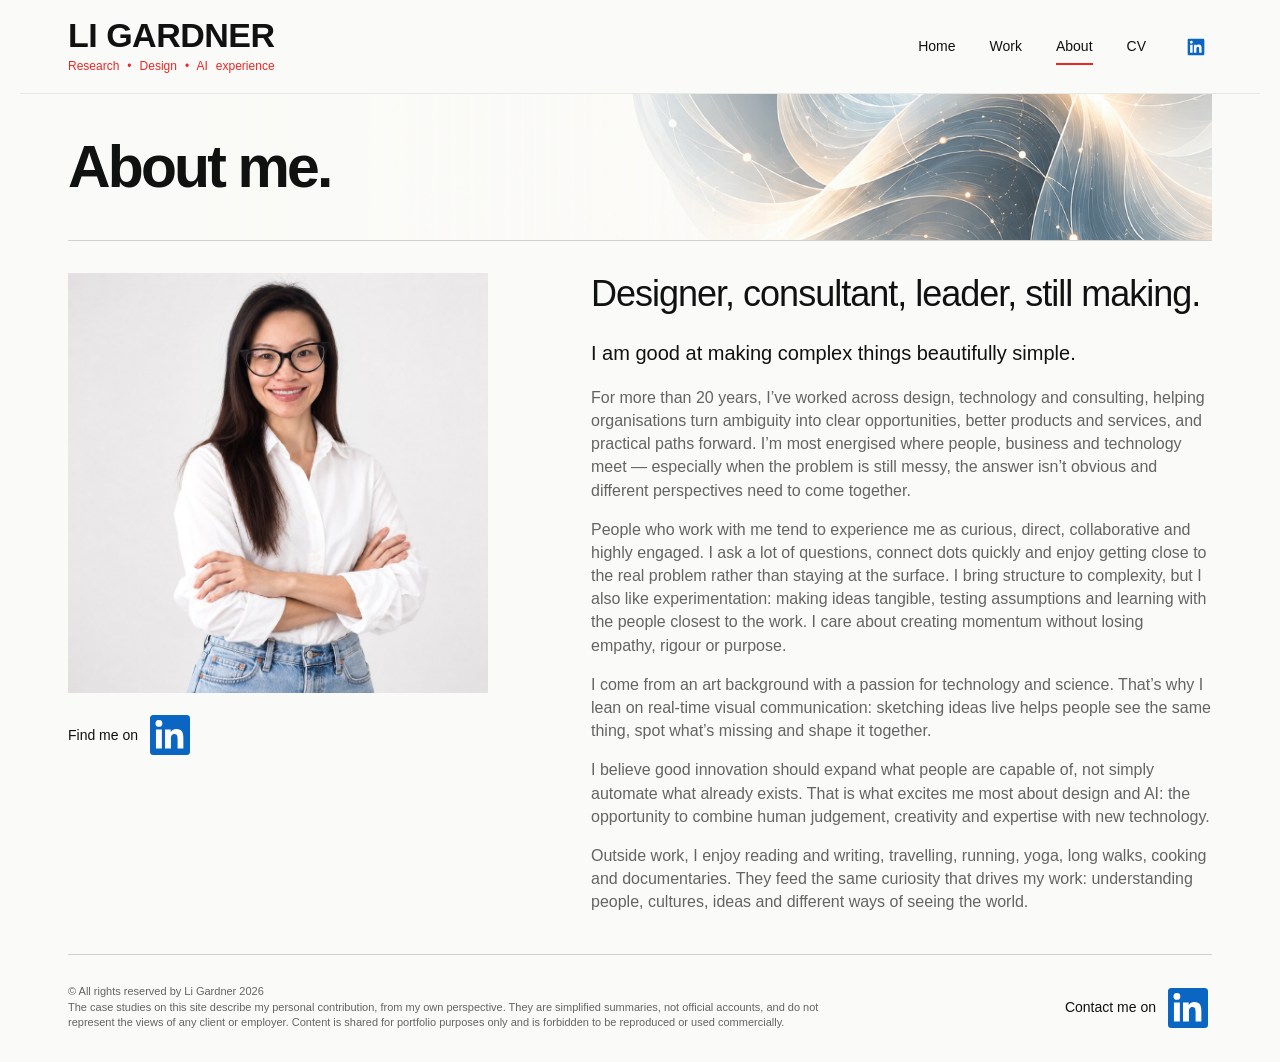
==== about.html @ e81cf16c "Add portfolio site Co-Authored-By: Claude Opus 5.5 <noreply@anthropic.com>" ====
<!doctype html><html lang="en"><head><meta charset="utf-8"><meta name="viewport" content="width=device-width,initial-scale=1"><meta name="description" content="Li Gardner connects business, people and technology, from strategy to hands-on product design and delivery."><title>About | Li Gardner</title><link rel="stylesheet" href="style.css"><style>.about-lead{font-size:20px;line-height:1.45;color:var(--ink);margin-bottom:18px}.about-photo-col .about-linkedin-cta{display:inline-flex;align-items:center;gap:8px;margin-top:18px;padding:0;font-size:14px;font-weight:400;color:var(--ink)}.about-photo-col .about-linkedin-cta:hover{color:var(--ink)}.about-portrait{width:100%;max-width:420px;height:auto;aspect-ratio:1;object-fit:cover}.about-title{font-size:36px;line-height:1.15;letter-spacing:-1px;margin-bottom:24px}@media(max-width:760px){.about-portrait{max-width:360px}.about-title{font-size:30px}}.about-linkedin-cta svg{width:48px;height:48px;color:#0a66c2}.about-linkedin-cta:hover svg{color:#004182}</style></head><body class="about-page"><a class="skip" href="#main">Skip to content</a><header><a class="brand" href="index.html"><span class="brand-name">LI GARDNER</span><span class="brand-tagline">Research • Design • AI experience</span></a><nav aria-label="Main navigation"><a href="index.html">Home</a><a href="work.html" >Work</a><a href="about.html" class="active" aria-current="page">About</a><a href="cv.html" >CV</a><span class="nav-contact"><a class="nav-icon" href="https://www.linkedin.com/in/ligardner/" target="_blank" rel="noopener" aria-label="Li Gardner on LinkedIn" title="LinkedIn"><svg viewBox="0 0 24 24" fill="currentColor" aria-hidden="true" focusable="false"><rect x="4" y="4" width="16" height="16" fill="#fff"/><path d="M20.45 2H3.55C2.69 2 2 2.68 2 3.52v16.96c0 .84.69 1.52 1.55 1.52h16.9c.86 0 1.55-.68 1.55-1.52V3.52c0-.84-.69-1.52-1.55-1.52ZM7.93 18.75H4.98V9.2h2.95v9.55ZM6.46 7.9a1.71 1.71 0 1 1 0-3.42 1.71 1.71 0 0 1 0 3.42Zm12.29 10.85H15.8V14.1c0-1.11-.02-2.54-1.55-2.54-1.55 0-1.79 1.21-1.79 2.46v4.73H9.51V9.2h2.83v1.31h.04c.39-.74 1.35-1.52 2.78-1.52 2.97 0 3.52 1.95 3.52 4.49v5.27Z"/></svg></a></span></nav></header><main id="main"><section class="page-intro abstract-page-hero compact-work-hero compact-about-hero"><img class="page-hero-art" src="assets/technology-abstract.png" alt=""><h1>About me.</h1></section><div class="about-grid about-profile-layout"><div class="about-photo-col"><img class="about-portrait" src="assets/li-gardner-portrait.jpg" alt="Portrait of Li Gardner"><a class="about-linkedin-cta" href="https://www.linkedin.com/in/ligardner/" target="_blank" rel="noopener" aria-label="Find me on LinkedIn"><span>Find me on</span><svg viewBox="0 0 24 24" fill="currentColor" aria-hidden="true" focusable="false"><rect x="4" y="4" width="16" height="16" fill="#fff"/><path d="M20.45 2H3.55C2.69 2 2 2.68 2 3.52v16.96c0 .84.69 1.52 1.55 1.52h16.9c.86 0 1.55-.68 1.55-1.52V3.52c0-.84-.69-1.52-1.55-1.52ZM7.93 18.75H4.98V9.2h2.95v9.55ZM6.46 7.9a1.71 1.71 0 1 1 0-3.42 1.71 1.71 0 0 1 0 3.42Zm12.29 10.85H15.8V14.1c0-1.11-.02-2.54-1.55-2.54-1.55 0-1.79 1.21-1.79 2.46v4.73H9.51V9.2h2.83v1.31h.04c.39-.74 1.35-1.52 2.78-1.52 2.97 0 3.52 1.95 3.52 4.49v5.27Z"/></svg></a></div><div class="about-biography"><h2 class="about-title">Designer, consultant, leader, still making.</h2><p class="about-lead">I am good at making complex things beautifully simple.</p><p class="muted">For more than 20 years, I’ve worked across design, technology and consulting, helping organisations turn ambiguity into clear opportunities, better products and services, and practical paths forward. I’m most energised where people, business and technology meet — especially when the problem is still messy, the answer isn’t obvious and different perspectives need to come together.</p><p class="muted">People who work with me tend to experience me as curious, direct, collaborative and highly engaged. I ask a lot of questions, connect dots quickly and enjoy getting close to the real problem rather than staying at the surface. I bring structure to complexity, but I also like experimentation: making ideas tangible, testing assumptions and learning with the people closest to the work. I care about creating momentum without losing empathy, rigour or purpose.</p><p class="muted">I come from an art background with a passion for technology and science. That’s why I lean on real-time visual communication: sketching ideas live helps people see the same thing, spot what’s missing and shape it together.</p><p class="muted">I believe good innovation should expand what people are capable of, not simply automate what already exists. That is what excites me most about design and AI: the opportunity to combine human judgement, creativity and expertise with new technology.</p><p class="muted">Outside work, I enjoy reading and writing, travelling, running, yoga, long walks, cooking and documentaries. They feed the same curiosity that drives my work: understanding people, cultures, ideas and different ways of seeing the world.</p></div></div></main><footer><span class="footer-rights">© All rights reserved by Li Gardner 2026</span><div class="footer-links"><a class="footer-linkedin" href="https://www.linkedin.com/in/ligardner/" target="_blank" rel="noopener" aria-label="Contact me on LinkedIn">Contact me on <svg viewBox="0 0 24 24" fill="currentColor" aria-hidden="true" focusable="false"><rect x="4" y="4" width="16" height="16" fill="#fff"/><path d="M20.45 2H3.55C2.69 2 2 2.68 2 3.52v16.96c0 .84.69 1.52 1.55 1.52h16.9c.86 0 1.55-.68 1.55-1.52V3.52c0-.84-.69-1.52-1.55-1.52ZM7.93 18.75H4.98V9.2h2.95v9.55ZM6.46 7.9a1.71 1.71 0 1 1 0-3.42 1.71 1.71 0 0 1 0 3.42Zm12.29 10.85H15.8V14.1c0-1.11-.02-2.54-1.55-2.54-1.55 0-1.79 1.21-1.79 2.46v4.73H9.51V9.2h2.83v1.31h.04c.39-.74 1.35-1.52 2.78-1.52 2.97 0 3.52 1.95 3.52 4.49v5.27Z"/></svg></a></div><p class="footer-note">The case studies on this site describe my personal contribution, from my own perspective. They are simplified summaries, not official accounts, and do not represent the views of any client or employer. Content is shared for portfolio purposes only and is forbidden to be reproduced or used commercially.</p></footer></body></html>
---- style.css ----
:root{--red:#ed2724;--ink:#101111;--muted:#646464;--line:#d1d1cd;--paper:#fafaf8}*{box-sizing:border-box}html{scroll-behavior:smooth}body{margin:0;background:var(--paper);color:var(--ink);font-family:Arial,Helvetica,sans-serif;font-size:16px;line-height:1.45}a{color:inherit;text-decoration:none}a:hover{color:var(--red)}a:focus-visible,button:focus-visible{outline:2px solid var(--red);outline-offset:6px}img{display:block;width:100%;object-fit:cover}header,main,footer{max-width:1240px;margin:auto}header{height:94px;padding:0 48px;display:flex;align-items:center;justify-content:space-between;border-bottom:1px solid #e8e8e4}.brand{font-size:18px;font-weight:700;letter-spacing:-.7px}nav{display:flex;gap:34px;font-size:14px}nav .active{border-bottom:2px solid var(--red);padding-bottom:9px}main{padding:0 48px}.eyebrow{font-size:12px;letter-spacing:2px;text-transform:uppercase;margin:0 0 24px}.red{color:var(--red)}h1,h2,h3,p{margin-top:0}h1{font-size:clamp(48px,5.8vw,78px);line-height:1.03;font-weight:500;letter-spacing:-4px;margin-bottom:30px}h2{font-size:36px;font-weight:500;line-height:1.1;letter-spacing:-1.3px}h3{font-size:24px;line-height:1.2;letter-spacing:-.7px}p{max-width:650px}p.sub{font-size:22px;line-height:1.3}.muted{color:var(--muted)}.link{display:inline-block;color:var(--red);border-bottom:1px solid #e8a5a3;padding-bottom:5px}.hero{position:relative;min-height:630px;display:flex;align-items:center;border-bottom:1px solid var(--line);isolation:isolate}.hero .hero-image{position:absolute;right:-48px;top:0;width:66%;height:100%;z-index:-1}.hero .copy{width:58%;padding:70px 0}.hero h1{font-size:clamp(46px,4.6vw,63px);font-weight:600;line-height:1.06;letter-spacing:-2.8px}.hero p{font-size:18px}.dash{height:2px;width:32px;background:var(--red);margin-top:24px}.facts{display:grid;grid-template-columns:repeat(3,1fr);gap:30px;padding:32px 0;border-bottom:1px solid var(--line)}.facts strong{display:block;font-size:18px;margin-bottom:8px}.facts span{font-size:14px;color:var(--muted)}.section{padding:58px 0;border-bottom:1px solid var(--line)}.feature{display:grid;grid-template-columns:1.3fr 1fr;gap:48px;align-items:center}.feature img{height:450px}.feature h2{font-size:46px}.feature .sub{font-size:23px}.statement{display:grid;grid-template-columns:1fr 1fr;gap:64px}.statement p{color:var(--muted);font-size:18px}.page-intro{padding:62px 0 36px}.page-intro h1{max-width:760px}.work-grid{display:grid;grid-template-columns:1.3fr 1fr;gap:56px;align-items:start}.work-grid img{height:640px}.work-copy{padding:20px 0}.work-copy h2{font-size:44px}.metrics{display:flex;gap:30px;border-top:1px solid var(--line);border-bottom:1px solid var(--line);padding:26px 0;margin:32px 0}.metrics strong{font-size:38px;line-height:1.1;display:block;letter-spacing:-1px}.metrics small{font-size:14px;display:block;margin-top:8px;color:var(--muted)}.roles{font-size:14px;padding-bottom:20px}.work-end{font-size:30px;max-width:640px;line-height:1.25;padding:64px 0}.about-grid{display:grid;grid-template-columns:1fr 1fr;gap:64px}.portrait{height:430px;background:#dededc;display:flex;align-items:center;justify-content:center;color:#777;margin-bottom:30px}.approach{margin-top:48px}.step{display:grid;grid-template-columns:70px 1fr;gap:20px;border-top:1px solid var(--line);padding:24px 0}.step-number{color:#b9b9b6;font-size:48px;line-height:1}.step strong{display:block;margin-bottom:5px}.step p{font-size:16px;color:var(--muted);margin:0}.outline{display:inline-block;color:var(--red);border:1px solid var(--red);padding:13px 30px;margin:10px 0 30px}.experience{display:grid;grid-template-columns:1.3fr 1fr;gap:70px;padding:40px 0 60px;border-top:1px solid var(--line)}.timeline{border-left:1px solid var(--line);margin-left:12px;padding-left:30px}.job{position:relative;padding:0 0 32px}.job:before{content:'';position:absolute;left:-35px;top:9px;width:9px;height:9px;border-radius:50%;background:var(--ink)}.job h3{margin-bottom:6px}.job p{font-size:15px;color:var(--muted);margin-bottom:5px}.caps{list-style:none;padding:0;display:grid;grid-template-columns:1fr 1fr;gap:18px}.dark{background:#0e1010;color:#f5f5f2;--line:#454646;--muted:#b0b1af}.dark header{border-color:#303232}.case-hero{position:relative;min-height:730px;isolation:isolate;padding-top:45px}.case-hero h1{font-size:clamp(48px,5.5vw,72px);max-width:660px;letter-spacing:-3px}.case-hero img{position:absolute;z-index:-2;inset:0;width:100%;height:100%;object-position:center 63%}.case-hero:after{content:'';position:absolute;inset:0;z-index:-1;background:linear-gradient(180deg,rgba(14,16,16,.93),rgba(14,16,16,0) 65%)}.case-hero .eyebrow{color:#e8aca2}.summary{display:grid;grid-template-columns:repeat(3,1fr);gap:32px;padding:36px 0;border-bottom:1px solid var(--line)}.summary h3{font-size:18px}.summary p{font-size:16px;color:var(--muted);margin:0}.impact{padding:34px 0;border-bottom:1px solid var(--line)}.impact .rating{font-size:82px;line-height:1.1;letter-spacing:-3px;color:var(--red)}.impact .label{font-size:14px;margin-bottom:10px}.chapters{display:flex;gap:24px;padding:24px 0;border-bottom:1px solid var(--line);font-size:14px;flex-wrap:wrap}.chapter{padding:45px 0;border-bottom:1px solid var(--line);display:grid;grid-template-columns:1fr 1fr;gap:45px;align-items:start}.chapter h2{font-size:30px}.chapter h2 span{color:var(--red)}.chapter p{color:var(--muted)}.chapter img{height:320px}.chapter .evidence{border-left:2px solid var(--red);padding-left:24px}.evidence strong{font-size:50px;font-weight:500}.evidence p{margin:5px 0 20px}.visual-note{font-size:12px;color:var(--muted);text-align:right;padding-top:8px}.outcomes{display:grid;grid-template-columns:repeat(3,1fr);gap:20px;margin-top:20px}.outcomes strong{display:block;font-size:36px}.outcomes span{font-size:14px;color:var(--muted)}footer{padding:30px 48px;display:flex;justify-content:space-between;gap:25px;font-size:14px}.footer-links{display:flex;gap:26px}.skip{position:absolute;top:-60px;left:10px;background:white;color:black;padding:10px;z-index:10}.skip:focus{top:10px}@media(min-width:1400px){body{padding:16px 0}header,main,footer{max-width:1320px}}@media(max-width:760px){header{height:76px;padding:0 24px}nav{gap:23px}main{padding:0 24px}h1{font-size:54px;letter-spacing:-2.7px}.hero{min-height:640px;align-items:flex-start}.hero .copy{width:100%;padding:50px 0}.hero h1{max-width:360px;font-size:45px;letter-spacing:-2px}.hero .hero-image{width:100%;right:-24px;top:220px;height:420px;opacity:.9}.hero p{max-width:190px;font-size:16px}.facts{gap:18px;padding:24px 0}.facts strong{font-size:15px}.facts span{font-size:12px}.feature,.statement,.work-grid,.about-grid,.experience,.chapter{grid-template-columns:1fr;gap:28px}.section{padding:38px 0}.feature img{height:350px}.feature h2,.work-copy h2{font-size:36px}.page-intro{padding-top:42px}.work-grid img{height:470px}.work-copy{padding:0}.metrics{gap:24px}.metrics strong{font-size:30px}.work-end{font-size:26px;padding:42px 0}.about-grid{gap:0}.portrait{height:320px}.approach{margin-top:10px}.experience{gap:24px}.summary{gap:18px}.summary h3{font-size:15px}.summary p{font-size:14px}.case-hero{min-height:610px}.case-hero h1{font-size:45px;letter-spacing:-2px}.case-hero img{object-position:50% 60%}.impact .rating{font-size:62px}.chapter{padding:34px 0}.outcomes{grid-template-columns:1fr}.outcomes div{border-bottom:1px solid var(--line);padding:12px 0}footer{padding:26px 24px;font-size:12px}.footer-links{gap:12px}.caps{font-size:14px}}@media(prefers-reduced-motion:reduce){html{scroll-behavior:auto}}

/* Policing case study */
.case-deck{max-width:520px;color:#d8d8d4}.policing-hero:after{background:linear-gradient(90deg,rgba(14,16,16,.95),rgba(14,16,16,.3) 80%)}.policing-hero img{object-position:center}.partner-grid{display:grid;grid-template-columns:repeat(4,1fr);gap:26px;margin-top:35px}.partner-grid article{border-top:1px solid var(--line);padding-top:25px}.partner-grid p{color:var(--muted)}.partner-grid .eyebrow{font-size:12px;margin-bottom:14px}.partner-grid h3{font-size:22px}.case-table{width:100%;border-collapse:collapse;text-align:left;margin-top:30px}.case-table caption{text-align:left;font-size:14px;color:var(--muted);padding-bottom:15px}.case-table th,.case-table td{border-top:1px solid var(--line);padding:20px 18px;vertical-align:top}.case-table th:first-child{padding-left:0;width:20%}.case-table td{color:var(--muted);width:40%}.case-table thead{font-size:14px}.evaluation-list{padding-left:20px;color:var(--muted)}.evaluation-list li{padding-bottom:12px}.evaluation-list b{color:#f5f5f2}.case-closing{font-size:24px;line-height:1.35;margin-top:40px;max-width:850px}.case-bottom{display:flex;justify-content:space-between;gap:20px;padding:30px 0}.work-entry{padding-bottom:48px;margin-bottom:48px;border-bottom:1px solid var(--line)}.policing-card .metrics strong{font-size:30px}.home-policing{margin-top:44px;padding-top:44px;border-top:1px solid var(--line)}@media(max-width:760px){.partner-grid{grid-template-columns:1fr 1fr;gap:24px}.case-table th,.case-table td{padding:14px 10px;font-size:14px}.case-table th:first-child{width:21%}.case-deck{font-size:18px;max-width:300px}.policing-hero{min-height:590px}.policing-hero img{object-position:65% center}.policing-hero:after{background:linear-gradient(90deg,rgba(14,16,16,.9),rgba(14,16,16,.3))}.case-closing{font-size:21px}.case-bottom{font-size:14px}.partner-grid h3{font-size:20px}.work-entry{padding-bottom:32px;margin-bottom:32px}}

/* Light technology art direction, retaining the editorial type and layout. */
.hero .hero-image{width:76%;object-position:65% center}.hero .copy{position:relative;z-index:1}.explore-section h2{font-size:42px;margin-bottom:38px}.section-links{border-top:1px solid var(--line)}.section-link{display:grid;grid-template-columns:64px 1fr 140px;align-items:center;gap:25px;padding:30px 0;border-bottom:1px solid var(--line)}.section-link:last-child{border-bottom:0}.section-index{font-size:26px;color:#a6a6a1;font-weight:400}.section-link h3{font-size:34px;font-weight:500;margin:0 0 8px;letter-spacing:-1px}.section-link p{color:var(--muted);margin:0;max-width:590px}.section-action{font-size:14px;color:var(--red);justify-self:end}.section-link:hover h3{color:var(--red)}.case-hero img{object-position:65% center}.case-hero:after{background:linear-gradient(90deg,rgba(14,16,16,.98) 0%,rgba(14,16,16,.93) 30%,rgba(14,16,16,.45) 51%,rgba(14,16,16,0) 75%)}.policing-hero:after{background:linear-gradient(90deg,rgba(14,16,16,.98),rgba(14,16,16,.86) 36%,rgba(14,16,16,0) 75%)}.case-hero h1{max-width:620px}.work-grid img{object-position:60% center}@media(max-width:760px){.hero .hero-image{width:110%;top:200px;height:440px;right:-24px;object-position:75% center;opacity:1}.hero .copy{padding-bottom:30px}.explore-section h2{font-size:32px}.section-link{grid-template-columns:32px 1fr;gap:15px;padding:24px 0}.section-link h3{font-size:30px}.section-action{grid-column:2;justify-self:start}.section-index{font-size:20px;align-self:start;padding-top:5px}.section-link p{font-size:16px}.case-hero img{object-position:65% center}.case-hero:after,.policing-hero:after{background:linear-gradient(180deg,rgba(14,16,16,.94) 0%,rgba(14,16,16,.85) 25%,rgba(14,16,16,.28) 55%,rgba(14,16,16,0) 75%)}.case-hero h1{max-width:100%}.work-grid img{height:440px;object-position:60% center}}

/* Abstract page heroes and original photography. */
.abstract-page-hero{position:relative;isolation:isolate;min-height:460px;display:flex;flex-direction:column;justify-content:center;overflow:hidden;margin-bottom:45px;border-bottom:1px solid var(--line)}.page-hero-art{position:absolute;right:-48px;top:0;width:72%;height:100%;object-position:70% center;z-index:-1}.abstract-page-hero h1{max-width:650px}.hero-explainer{max-width:470px;color:var(--muted);margin-bottom:0}.abstract-page-hero .outline{align-self:flex-start}.original-portrait{object-fit:contain;height:auto;aspect-ratio:1;background:transparent;max-width:540px}.original-policing-image{width:100%;aspect-ratio:247/184;background-image:url('assets/original-portfolio-board.png');background-size:621.8623% 556.5217%;background-position:81.4585% 54.6428%;background-repeat:no-repeat}.policing-hero{min-height:610px;padding-right:52%;display:flex;flex-direction:column;justify-content:center;padding-top:40px}.policing-hero .original-policing-image{position:absolute;right:0;top:90px;width:48%;z-index:-1}.policing-hero:after{display:none}.policing-hero h1{font-size:60px;letter-spacing:-2.5px}.policing-hero .case-deck{font-size:20px}.case-category,.artifact-label{font-size:12px;letter-spacing:1.4px;text-transform:uppercase;color:var(--red);margin-bottom:16px}.case-at-a-glance{margin:28px 0;border-top:1px solid var(--line)}.case-at-a-glance>div{display:grid;grid-template-columns:125px 1fr;gap:16px;padding:15px 0;border-bottom:1px solid var(--line)}.case-at-a-glance dt{font-size:14px;font-weight:700}.case-at-a-glance dd{font-size:15px;color:var(--muted);margin:0}.case-study-section>.eyebrow{margin-bottom:35px}.work-grid .original-policing-image{min-height:0;height:auto}.decision-artifact h2{max-width:650px}@media(max-width:760px){.abstract-page-hero{min-height:430px;margin-bottom:32px}.page-hero-art{width:100%;right:-70px;opacity:.6;object-position:75% center}.abstract-page-hero h1{position:relative;max-width:340px}.abstract-page-hero .hero-explainer{max-width:290px}.policing-hero{min-height:0;padding:35px 0 0;display:block}.policing-hero h1{font-size:45px}.policing-hero .original-policing-image{position:relative;top:auto;right:auto;width:100%;z-index:0;margin:25px 0 0}.policing-hero .case-deck{max-width:100%;font-size:18px}.case-at-a-glance>div{grid-template-columns:100px 1fr;gap:12px}.original-portrait{max-width:100%}}

.hero .hero-capabilities{font-size:22px;line-height:1.35;font-weight:500;margin-top:32px;max-width:390px}.about-photo-hero{min-height:510px}@media(max-width:760px){.hero .hero-capabilities{font-size:19px;max-width:220px}.about-photo-hero{min-height:430px}}

/* Browser annotation refinements. */
.brand{font-size:28px;letter-spacing:-1px}.hero .copy{width:72%}.hero h1{max-width:640px}.hero .hero-capabilities{max-width:none;font-size:20px;letter-spacing:-.35px;white-space:nowrap}.hero-contact{display:inline-block;margin-top:12px;padding:13px 26px;background:var(--ink);color:white;border:1px solid var(--ink);font-size:16px}.hero-contact:hover{background:var(--red);border-color:var(--red);color:white}.section-action{display:inline-flex;align-items:center;justify-content:center;min-height:44px;padding:11px 18px;border:1px solid var(--red);color:var(--red);white-space:nowrap;transition:background .15s,color .15s}.section-link:hover .section-action,.section-link:focus-visible .section-action{background:var(--red);color:#fff}.section-link{grid-template-columns:64px 1fr 150px}.explore-section{padding-top:40px}@media(max-width:760px){header{height:auto;min-height:112px;flex-direction:column;align-items:flex-start;justify-content:center;gap:17px;padding-top:18px;padding-bottom:18px}.brand{font-size:25px}nav{gap:25px}.hero .copy{width:100%}.hero .hero-capabilities{font-size:18px;max-width:330px;white-space:normal;letter-spacing:0}.hero-contact{margin-top:6px}.section-link{grid-template-columns:32px 1fr}.section-action{min-width:125px}.hero{min-height:650px}}@media(prefers-reduced-motion:reduce){.section-action{transition:none}}

/* Compact hero and signature lockup. */
.brand{display:inline-grid;grid-template-columns:1fr;gap:4px;line-height:1.1}.brand-name{display:block}.brand-tagline{display:flex;justify-content:space-between;gap:4px;width:100%;font-size:12px;font-weight:400;letter-spacing:0;color:var(--red);line-height:1.4}.hero{min-height:500px}.hero .copy{padding:36px 0}.hero h1{margin-bottom:22px}.hero .hero-capabilities{margin-top:22px;margin-bottom:18px}@media(max-width:760px){.brand-tagline{font-size:12px;letter-spacing:0}.hero{min-height:510px}.hero .copy{padding:34px 0}.hero .hero-image{top:140px;height:370px}.hero h1{margin-bottom:20px}.hero .hero-capabilities{margin-top:20px}}

/* Three-column portfolio links directly beneath the hero. */
.portfolio-columns{display:grid;grid-template-columns:repeat(3,minmax(0,1fr));gap:0;padding:36px 0 40px}.portfolio-column{display:flex;flex-direction:column;padding:0 32px;border-right:1px solid var(--line)}.portfolio-column:first-child{padding-left:0}.portfolio-column:last-child{padding-right:0;border-right:0}.portfolio-column h2{font-size:26px;letter-spacing:-.7px;margin-bottom:14px}.portfolio-column p{color:var(--muted);font-size:16px;line-height:1.5;margin-bottom:22px}.portfolio-column a{color:var(--red);font-size:14px;align-self:flex-start;margin-top:auto;border-bottom:1px solid #e8a5a3;padding-bottom:4px}.portfolio-column a:hover{color:var(--ink);border-color:var(--ink)}@media(max-width:760px){.portfolio-columns{grid-template-columns:1fr;padding:8px 0}.portfolio-column,.portfolio-column:first-child,.portfolio-column:last-child{padding:26px 0;border-right:0;border-bottom:1px solid var(--line)}.portfolio-column:last-child{border-bottom:0}.portfolio-column h2{font-size:25px;margin-bottom:10px}.portfolio-column p{margin-bottom:15px}.portfolio-column a{margin-top:0}}

.ai-headline span{display:block;white-space:nowrap}@media(max-width:760px){.hero .ai-headline{font-size:clamp(28px,7.8vw,45px);letter-spacing:-1.2px}}

/* Shorter hero with artwork flowing underneath the copy. */
.hero{min-height:380px;overflow:hidden}.hero .copy{padding:28px 0}.hero .hero-image{top:0;right:-48px;width:calc(100% + 96px);height:100%;object-fit:cover;object-position:75% 46%;z-index:-2;opacity:1;mix-blend-mode:multiply;-webkit-mask-image:linear-gradient(90deg,transparent 0%,rgba(0,0,0,.3) 20%,rgba(0,0,0,.8) 46%,#000 72%);mask-image:linear-gradient(90deg,transparent 0%,rgba(0,0,0,.3) 20%,rgba(0,0,0,.8) 46%,#000 72%)}.hero:after{content:'';position:absolute;inset:0;z-index:-1;pointer-events:none;background:linear-gradient(90deg,rgba(250,250,248,.94) 0%,rgba(250,250,248,.72) 25%,rgba(250,250,248,.35) 52%,rgba(250,250,248,0) 76%)}@media(max-width:760px){.hero{min-height:330px}.hero .copy{padding:28px 0}.hero .hero-image{top:0;right:-24px;width:calc(100% + 48px);height:100%;object-position:68% 48%;-webkit-mask-image:linear-gradient(90deg,rgba(0,0,0,.3),#000 85%);mask-image:linear-gradient(90deg,rgba(0,0,0,.3),#000 85%)}.hero:after{background:linear-gradient(90deg,rgba(250,250,248,.88),rgba(250,250,248,.65) 45%,rgba(250,250,248,.15) 100%)}}

/* Compact Work-page introduction. */
.compact-work-hero{min-height:0;padding:42px 0;margin-bottom:28px}.compact-work-hero .eyebrow{margin-bottom:16px}.compact-work-hero h1{font-size:clamp(46px,4.6vw,63px);font-weight:600;line-height:1.06;letter-spacing:-2.8px;white-space:nowrap;max-width:none;margin-bottom:0}.compact-work-hero .page-hero-art{width:100%;right:-48px;object-position:75% 46%;mix-blend-mode:multiply;opacity:.75;mask-image:linear-gradient(90deg,transparent,rgba(0,0,0,.35) 35%,#000 80%)}.work-end{font-size:18px;line-height:1.5;color:var(--muted);max-width:760px;padding:28px 0;margin-bottom:0}@media(max-width:760px){.compact-work-hero{padding:28px 0;margin-bottom:22px}.compact-work-hero h1{font-size:clamp(28px,7.8vw,45px);letter-spacing:-1.2px}.compact-work-hero .page-hero-art{right:-24px;width:100%;opacity:.55}.work-end{font-size:16px;padding:24px 0}}

/* Match the policing card to the Royal Mail portrait frame. */
.case-study-section .work-grid .original-policing-image{height:640px;width:100%;aspect-ratio:auto;background-size:auto 556.5217%;background-position:80% 54.6428%}.case-study-section .work-grid>a>img{height:640px}@media(max-width:760px){.case-study-section .work-grid .original-policing-image,.case-study-section .work-grid>a>img{height:440px}.case-study-section .work-grid .original-policing-image{background-position:79% 54.6428%}}

/* Plain uppercase tagline with natural word spacing. */
.brand{display:flex;flex-direction:column;align-items:flex-start;gap:4px}.brand-tagline{display:block;width:auto;white-space:nowrap;word-spacing:normal;letter-spacing:0;font-size:12px;font-weight:400;line-height:1.4;gap:0}@media(max-width:760px){.brand-tagline{font-size:12px;letter-spacing:0}}

/* Compact About hero and unchanged original portrait. */
.about-profile{display:block;width:50%;height:auto;object-fit:contain;margin:0 0 24px}.about-identity{font-size:24px;line-height:1.3;letter-spacing:-.6px;margin-bottom:22px}.compact-about-hero{margin-bottom:32px}@media(max-width:760px){.about-profile{width:50%;margin-bottom:20px}.about-identity{font-size:21px}}

.compact-cv-hero h1{white-space:normal}.compact-cv-hero .outline{margin:22px 0 0}.availability-location{font-size:14px;font-weight:400}.thought-leadership p{margin-bottom:20px}

.cv-page header{border-bottom:0}

.cv-page .experience{border-top:0}.cv-page .compact-cv-hero{border-bottom:0}

.brand{display:inline-grid;grid-template-columns:1fr;width:max-content;align-items:stretch}.brand-name{font-size:34px;letter-spacing:-.5px;line-height:1.05;width:100%;text-align:justify;text-align-last:justify;white-space:nowrap}.brand-tagline{width:100%;text-align:justify;text-align-last:justify;white-space:nowrap}

header nav{align-items:center}.nav-contact{display:inline-flex;align-items:center;gap:12px}.nav-icon{display:inline-flex;align-items:center;justify-content:center;width:32px;height:32px}.nav-icon svg{display:block;width:20px;height:20px}@media(max-width:760px){header nav{gap:16px;flex-wrap:wrap}.nav-contact{gap:8px}.nav-icon{width:28px;height:32px}}

header nav>a,header nav>a.active{position:relative;padding:0;border:0;color:inherit;font-weight:400;line-height:1.45}header nav>a:hover,header nav>a:focus-visible{color:inherit}header nav>a::after{content:"";position:absolute;left:0;right:0;bottom:-8px;height:2px;background:var(--red);opacity:0}header nav>a.active::after{opacity:1}

.star-intro{display:grid;grid-template-columns:1fr 1fr;gap:45px;margin-bottom:30px}.star-intro h2{font-size:30px}.star-intro p,.star-actions p{color:var(--muted)}.consulting-panel{margin:32px 0 0;padding:28px;border:1px solid var(--line);background:#151919}.consulting-panel figcaption{margin-bottom:20px}.consulting-panel .artifact-label{display:block}.consulting-panel h3{font-size:24px;margin-bottom:10px}.consulting-panel figcaption p{font-size:14px;margin-bottom:0}.readiness-status{display:inline-block;padding:5px 12px;border:1px solid #71938d;color:#c7ddd8;font-size:14px}.star-actions{display:grid;grid-template-columns:repeat(3,1fr);gap:28px;margin:30px 0}.star-actions article{border-top:2px solid var(--red);padding-top:22px}.star-actions h3{font-size:22px}.star-actions p{font-size:16px}.star-actions .action-effect{color:#eceeea;border-top:1px solid var(--line);padding-top:15px}.measurement-note{font-size:14px;color:var(--muted);margin:16px 0 0}.decision-gates{display:grid;grid-template-columns:repeat(4,1fr);gap:1px;background:var(--line);border:1px solid var(--line);margin-top:30px}.decision-gates>div{background:#151919;padding:22px}.decision-gates span{color:var(--red);font-size:14px;display:block;margin-bottom:12px}.decision-gates strong{display:block;font-size:20px;margin-bottom:8px}.decision-gates small{display:block;color:var(--muted);font-size:14px}.star-results{margin-top:35px}.star-results strong{font-size:clamp(28px,3.1vw,40px)}@media(max-width:760px){.star-intro,.star-actions{grid-template-columns:1fr;gap:22px}.consulting-panel{padding:20px 16px}.decision-gates{grid-template-columns:1fr 1fr}.decision-gates>div{padding:18px}.star-results{grid-template-columns:1fr}.star-section{padding:34px 0}}

.policing-star .policing-hero{display:grid;grid-template-columns:1fr 1fr;gap:40px;align-items:start;min-height:0;padding:32px 0}.policing-hero-copy{align-self:start}.policing-star .policing-hero h1{font-size:clamp(40px,4.8vw,60px);margin-bottom:20px}.policing-star .policing-hero .eyebrow{margin-bottom:20px}.policing-star .policing-hero .case-deck{margin-bottom:0}.policing-star .policing-hero .original-policing-image{position:relative;top:auto;right:auto;width:100%;height:auto;min-height:0;aspect-ratio:247/184;align-self:start;z-index:0}.policing-star .star-intro{margin-bottom:0}.policing-star .star-actions{margin-bottom:0}@media(max-width:760px){.policing-star .policing-hero{grid-template-columns:1fr;gap:24px;padding:28px 0}.policing-star .policing-hero .original-policing-image{margin:0}.policing-star .policing-hero h1{font-size:42px}}

.policing-star header{border-bottom:1px solid var(--line)}

.executive-summary h2{font-size:24px;letter-spacing:-.5px;margin-bottom:18px}.executive-summary p{font-size:20px;line-height:1.55;max-width:950px;margin-bottom:0;color:#d8d8d4}@media(max-width:760px){.executive-summary p{font-size:18px}}

.about-profile-layout{grid-template-columns:.85fr 1.15fr;align-items:start;padding-bottom:24px}.portrait-placeholder{width:100%;max-width:420px;aspect-ratio:3/4;background:#e8e8e4;border:1px solid var(--line);display:flex;align-items:center;justify-content:center;color:var(--muted)}.portrait-placeholder span{font-size:14px;letter-spacing:.4px}.about-biography{padding-top:0}.about-biography h2{margin-bottom:24px}.about-biography p{max-width:620px}.about-page main>.approach{padding:34px 0 20px;border-top:1px solid var(--line);margin-top:24px}.about-page main>.approach .step{max-width:760px}@media(max-width:760px){.about-profile-layout{grid-template-columns:1fr;gap:30px}.portrait-placeholder{max-width:360px}.about-page main>.approach{margin-top:20px}}

.about-linkedin-cta{display:inline-flex;align-items:center;gap:14px;margin-top:14px;padding:14px 0;color:var(--red);font-size:20px;font-weight:600}.about-linkedin-cta svg{display:block;width:26px;height:26px;flex-shrink:0}.linkedin-cta-label{display:block;font-size:14px;font-weight:400;color:var(--muted);margin-top:3px}.about-linkedin-cta:hover .linkedin-cta-label{color:var(--red)}


.footer-links{align-items:center}.footer-links a{white-space:nowrap}.footer-linkedin{display:inline-flex;align-items:center;gap:8px}.footer-linkedin svg{display:block;width:18px;height:18px}
footer{flex-wrap:wrap;row-gap:4px}.footer-note{flex:0 0 100%;max-width:none;padding-right:max(0px,calc(100% - 760px));margin:0;font-size:11px;line-height:1.45;color:var(--muted)}
.footer-rights{font-size:11px;line-height:1.45;color:var(--muted)}
.footer-linkedin svg{width:48px;height:48px}
footer{display:grid;grid-template-columns:1fr auto;column-gap:32px;row-gap:4px;align-items:start}footer .footer-rights{grid-column:1;grid-row:1}footer .footer-note{grid-column:1;grid-row:2;padding-right:0;max-width:760px}footer .footer-links{grid-column:2;grid-row:1/3;align-self:center}@media(max-width:760px){footer{grid-template-columns:1fr}footer .footer-links{grid-column:1;grid-row:3;align-self:start;margin-top:10px}}
.nav-icon,.footer-linkedin svg{color:#0a66c2}.nav-icon:hover,.footer-linkedin:hover svg{color:#004182}footer{row-gap:0}footer .footer-rights{margin:0}footer .footer-rights,footer .footer-note{line-height:1.4}
footer{position:relative}footer::before{content:'';position:absolute;top:0;left:48px;right:48px;border-top:1px solid var(--line)}@media(max-width:760px){footer::before{left:24px;right:24px}}
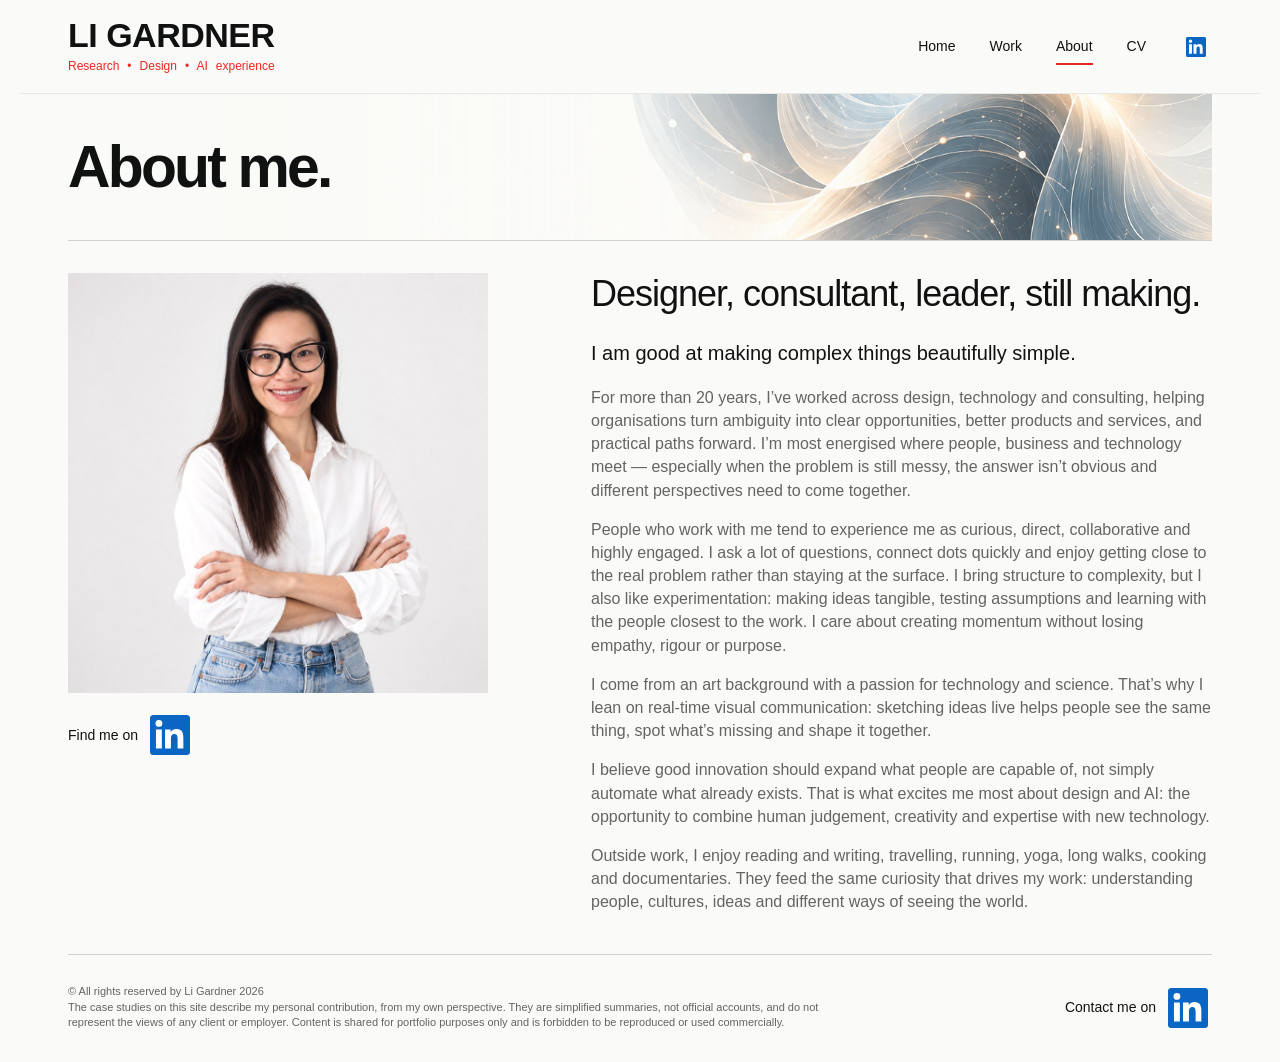
==== commit 04ed7931: "Update site" ====
--- a/about.html
+++ b/about.html
@@ -1 +1 @@
-<!doctype html><html lang="en"><head><meta charset="utf-8"><meta name="viewport" content="width=device-width,initial-scale=1"><meta name="description" content="Li Gardner connects business, people and technology, from strategy to hands-on product design and delivery."><title>About | Li Gardner</title><link rel="stylesheet" href="style.css"><style>.about-lead{font-size:20px;line-height:1.45;color:var(--ink);margin-bottom:18px}.about-photo-col .about-linkedin-cta{display:inline-flex;align-items:center;gap:8px;margin-top:18px;padding:0;font-size:14px;font-weight:400;color:var(--ink)}.about-photo-col .about-linkedin-cta:hover{color:var(--ink)}.about-portrait{width:100%;max-width:420px;height:auto;aspect-ratio:1;object-fit:cover}.about-title{font-size:36px;line-height:1.15;letter-spacing:-1px;margin-bottom:24px}@media(max-width:760px){.about-portrait{max-width:360px}.about-title{font-size:30px}}.about-linkedin-cta svg{width:48px;height:48px;color:#0a66c2}.about-linkedin-cta:hover svg{color:#004182}</style></head><body class="about-page"><a class="skip" href="#main">Skip to content</a><header><a class="brand" href="index.html"><span class="brand-name">LI GARDNER</span><span class="brand-tagline">Research • Design • AI experience</span></a><nav aria-label="Main navigation"><a href="index.html">Home</a><a href="work.html" >Work</a><a href="about.html" class="active" aria-current="page">About</a><a href="cv.html" >CV</a><span class="nav-contact"><a class="nav-icon" href="https://www.linkedin.com/in/ligardner/" target="_blank" rel="noopener" aria-label="Li Gardner on LinkedIn" title="LinkedIn"><svg viewBox="0 0 24 24" fill="currentColor" aria-hidden="true" focusable="false"><rect x="4" y="4" width="16" height="16" fill="#fff"/><path d="M20.45 2H3.55C2.69 2 2 2.68 2 3.52v16.96c0 .84.69 1.52 1.55 1.52h16.9c.86 0 1.55-.68 1.55-1.52V3.52c0-.84-.69-1.52-1.55-1.52ZM7.93 18.75H4.98V9.2h2.95v9.55ZM6.46 7.9a1.71 1.71 0 1 1 0-3.42 1.71 1.71 0 0 1 0 3.42Zm12.29 10.85H15.8V14.1c0-1.11-.02-2.54-1.55-2.54-1.55 0-1.79 1.21-1.79 2.46v4.73H9.51V9.2h2.83v1.31h.04c.39-.74 1.35-1.52 2.78-1.52 2.97 0 3.52 1.95 3.52 4.49v5.27Z"/></svg></a></span></nav></header><main id="main"><section class="page-intro abstract-page-hero compact-work-hero compact-about-hero"><img class="page-hero-art" src="assets/technology-abstract.png" alt=""><h1>About me.</h1></section><div class="about-grid about-profile-layout"><div class="about-photo-col"><img class="about-portrait" src="assets/li-gardner-portrait.jpg" alt="Portrait of Li Gardner"><a class="about-linkedin-cta" href="https://www.linkedin.com/in/ligardner/" target="_blank" rel="noopener" aria-label="Find me on LinkedIn"><span>Find me on</span><svg viewBox="0 0 24 24" fill="currentColor" aria-hidden="true" focusable="false"><rect x="4" y="4" width="16" height="16" fill="#fff"/><path d="M20.45 2H3.55C2.69 2 2 2.68 2 3.52v16.96c0 .84.69 1.52 1.55 1.52h16.9c.86 0 1.55-.68 1.55-1.52V3.52c0-.84-.69-1.52-1.55-1.52ZM7.93 18.75H4.98V9.2h2.95v9.55ZM6.46 7.9a1.71 1.71 0 1 1 0-3.42 1.71 1.71 0 0 1 0 3.42Zm12.29 10.85H15.8V14.1c0-1.11-.02-2.54-1.55-2.54-1.55 0-1.79 1.21-1.79 2.46v4.73H9.51V9.2h2.83v1.31h.04c.39-.74 1.35-1.52 2.78-1.52 2.97 0 3.52 1.95 3.52 4.49v5.27Z"/></svg></a></div><div class="about-biography"><h2 class="about-title">Designer, consultant, leader, still making.</h2><p class="about-lead">I am good at making complex things beautifully simple.</p><p class="muted">For more than 20 years, I’ve worked across design, technology and consulting, helping organisations turn ambiguity into clear opportunities, better products and services, and practical paths forward. I’m most energised where people, business and technology meet — especially when the problem is still messy, the answer isn’t obvious and different perspectives need to come together.</p><p class="muted">People who work with me tend to experience me as curious, direct, collaborative and highly engaged. I ask a lot of questions, connect dots quickly and enjoy getting close to the real problem rather than staying at the surface. I bring structure to complexity, but I also like experimentation: making ideas tangible, testing assumptions and learning with the people closest to the work. I care about creating momentum without losing empathy, rigour or purpose.</p><p class="muted">I come from an art background with a passion for technology and science. That’s why I lean on real-time visual communication: sketching ideas live helps people see the same thing, spot what’s missing and shape it together.</p><p class="muted">I believe good innovation should expand what people are capable of, not simply automate what already exists. That is what excites me most about design and AI: the opportunity to combine human judgement, creativity and expertise with new technology.</p><p class="muted">Outside work, I enjoy reading and writing, travelling, running, yoga, long walks, cooking and documentaries. They feed the same curiosity that drives my work: understanding people, cultures, ideas and different ways of seeing the world.</p></div></div></main><footer><span class="footer-rights">© All rights reserved by Li Gardner 2026</span><div class="footer-links"><a class="footer-linkedin" href="https://www.linkedin.com/in/ligardner/" target="_blank" rel="noopener" aria-label="Contact me on LinkedIn">Contact me on <svg viewBox="0 0 24 24" fill="currentColor" aria-hidden="true" focusable="false"><rect x="4" y="4" width="16" height="16" fill="#fff"/><path d="M20.45 2H3.55C2.69 2 2 2.68 2 3.52v16.96c0 .84.69 1.52 1.55 1.52h16.9c.86 0 1.55-.68 1.55-1.52V3.52c0-.84-.69-1.52-1.55-1.52ZM7.93 18.75H4.98V9.2h2.95v9.55ZM6.46 7.9a1.71 1.71 0 1 1 0-3.42 1.71 1.71 0 0 1 0 3.42Zm12.29 10.85H15.8V14.1c0-1.11-.02-2.54-1.55-2.54-1.55 0-1.79 1.21-1.79 2.46v4.73H9.51V9.2h2.83v1.31h.04c.39-.74 1.35-1.52 2.78-1.52 2.97 0 3.52 1.95 3.52 4.49v5.27Z"/></svg></a></div><p class="footer-note">The case studies on this site describe my personal contribution, from my own perspective. They are simplified summaries, not official accounts, and do not represent the views of any client or employer. Content is shared for portfolio purposes only and is forbidden to be reproduced or used commercially.</p></footer></body></html>+<!doctype html><html lang="en"><head><meta charset="utf-8"><meta name="viewport" content="width=device-width,initial-scale=1"><meta name="description" content="Li Gardner connects business, people and technology, from strategy to hands-on product design and delivery."><title>About | Li Gardner</title><link rel="icon" href="favicon.ico" sizes="any"><link rel="icon" type="image/png" sizes="32x32" href="assets/favicon-32.png"><link rel="apple-touch-icon" href="assets/apple-touch-icon.png"><link rel="stylesheet" href="style.css"><style>.about-lead{font-size:20px;line-height:1.45;color:var(--ink);margin-bottom:18px}.about-photo-col .about-linkedin-cta{display:inline-flex;align-items:center;gap:8px;margin-top:18px;padding:0;font-size:14px;font-weight:400;color:var(--ink)}.about-photo-col .about-linkedin-cta:hover{color:var(--ink)}.about-portrait{width:100%;max-width:420px;height:auto;aspect-ratio:1;object-fit:cover}.about-title{font-size:36px;line-height:1.15;letter-spacing:-1px;margin-bottom:24px}@media(max-width:760px){.about-portrait{max-width:360px}.about-title{font-size:30px}}.about-linkedin-cta svg{width:48px;height:48px;color:#0a66c2}.about-linkedin-cta:hover svg{color:#004182}</style></head><body class="about-page"><a class="skip" href="#main">Skip to content</a><header><a class="brand" href="index.html"><span class="brand-name">LI GARDNER</span><span class="brand-tagline">Research • Design • AI experience</span></a><nav aria-label="Main navigation"><a href="index.html">Home</a><a href="work.html" >Work</a><a href="about.html" class="active" aria-current="page">About</a><a href="cv.html" >CV</a><span class="nav-contact"><a class="nav-icon" href="https://www.linkedin.com/in/ligardner/" target="_blank" rel="noopener" aria-label="Li Gardner on LinkedIn" title="LinkedIn"><svg viewBox="0 0 24 24" fill="currentColor" aria-hidden="true" focusable="false"><rect x="4" y="4" width="16" height="16" fill="#fff"/><path d="M20.45 2H3.55C2.69 2 2 2.68 2 3.52v16.96c0 .84.69 1.52 1.55 1.52h16.9c.86 0 1.55-.68 1.55-1.52V3.52c0-.84-.69-1.52-1.55-1.52ZM7.93 18.75H4.98V9.2h2.95v9.55ZM6.46 7.9a1.71 1.71 0 1 1 0-3.42 1.71 1.71 0 0 1 0 3.42Zm12.29 10.85H15.8V14.1c0-1.11-.02-2.54-1.55-2.54-1.55 0-1.79 1.21-1.79 2.46v4.73H9.51V9.2h2.83v1.31h.04c.39-.74 1.35-1.52 2.78-1.52 2.97 0 3.52 1.95 3.52 4.49v5.27Z"/></svg></a></span></nav></header><main id="main"><section class="page-intro abstract-page-hero compact-work-hero compact-about-hero"><img class="page-hero-art" src="assets/technology-abstract.png" alt=""><h1>About me.</h1></section><div class="about-grid about-profile-layout"><div class="about-photo-col"><img class="about-portrait" src="assets/li-gardner-portrait.jpg" alt="Portrait of Li Gardner"><a class="about-linkedin-cta" href="https://www.linkedin.com/in/ligardner/" target="_blank" rel="noopener" aria-label="Find me on LinkedIn"><span>Find me on</span><svg viewBox="0 0 24 24" fill="currentColor" aria-hidden="true" focusable="false"><rect x="4" y="4" width="16" height="16" fill="#fff"/><path d="M20.45 2H3.55C2.69 2 2 2.68 2 3.52v16.96c0 .84.69 1.52 1.55 1.52h16.9c.86 0 1.55-.68 1.55-1.52V3.52c0-.84-.69-1.52-1.55-1.52ZM7.93 18.75H4.98V9.2h2.95v9.55ZM6.46 7.9a1.71 1.71 0 1 1 0-3.42 1.71 1.71 0 0 1 0 3.42Zm12.29 10.85H15.8V14.1c0-1.11-.02-2.54-1.55-2.54-1.55 0-1.79 1.21-1.79 2.46v4.73H9.51V9.2h2.83v1.31h.04c.39-.74 1.35-1.52 2.78-1.52 2.97 0 3.52 1.95 3.52 4.49v5.27Z"/></svg></a></div><div class="about-biography"><h2 class="about-title">Designer, consultant, leader, still making.</h2><p class="about-lead">I am good at making complex things beautifully simple.</p><p class="muted">For more than 20 years, I’ve worked across design, technology and consulting, helping organisations turn ambiguity into clear opportunities, better products and services, and practical paths forward. I’m most energised where people, business and technology meet — especially when the problem is still messy, the answer isn’t obvious and different perspectives need to come together.</p><p class="muted">People who work with me tend to experience me as curious, direct, collaborative and highly engaged. I ask a lot of questions, connect dots quickly and enjoy getting close to the real problem rather than staying at the surface. I bring structure to complexity, but I also like experimentation: making ideas tangible, testing assumptions and learning with the people closest to the work. I care about creating momentum without losing empathy, rigour or purpose.</p><p class="muted">I come from an art background with a passion for technology and science. That’s why I lean on real-time visual communication: sketching ideas live helps people see the same thing, spot what’s missing and shape it together.</p><p class="muted">I believe good innovation should expand what people are capable of, not simply automate what already exists. That is what excites me most about design and AI: the opportunity to combine human judgement, creativity and expertise with new technology.</p><p class="muted">Outside work, I enjoy reading and writing, travelling, running, yoga, long walks, cooking and documentaries. They feed the same curiosity that drives my work: understanding people, cultures, ideas and different ways of seeing the world.</p></div></div></main><footer><span class="footer-rights">© All rights reserved by Li Gardner 2026</span><div class="footer-links"><a class="footer-linkedin" href="https://www.linkedin.com/in/ligardner/" target="_blank" rel="noopener" aria-label="Contact me on LinkedIn">Contact me on <svg viewBox="0 0 24 24" fill="currentColor" aria-hidden="true" focusable="false"><rect x="4" y="4" width="16" height="16" fill="#fff"/><path d="M20.45 2H3.55C2.69 2 2 2.68 2 3.52v16.96c0 .84.69 1.52 1.55 1.52h16.9c.86 0 1.55-.68 1.55-1.52V3.52c0-.84-.69-1.52-1.55-1.52ZM7.93 18.75H4.98V9.2h2.95v9.55ZM6.46 7.9a1.71 1.71 0 1 1 0-3.42 1.71 1.71 0 0 1 0 3.42Zm12.29 10.85H15.8V14.1c0-1.11-.02-2.54-1.55-2.54-1.55 0-1.79 1.21-1.79 2.46v4.73H9.51V9.2h2.83v1.31h.04c.39-.74 1.35-1.52 2.78-1.52 2.97 0 3.52 1.95 3.52 4.49v5.27Z"/></svg></a></div><p class="footer-note">The case studies on this site describe my personal contribution, from my own perspective. They are simplified summaries, not official accounts, and do not represent the views of any client or employer. Content is shared for portfolio purposes only and is forbidden to be reproduced or used commercially.</p></footer></body></html>
--- a/style.css
+++ b/style.css
@@ -69,3 +69,5 @@
 footer{display:grid;grid-template-columns:1fr auto;column-gap:32px;row-gap:4px;align-items:start}footer .footer-rights{grid-column:1;grid-row:1}footer .footer-note{grid-column:1;grid-row:2;padding-right:0;max-width:760px}footer .footer-links{grid-column:2;grid-row:1/3;align-self:center}@media(max-width:760px){footer{grid-template-columns:1fr}footer .footer-links{grid-column:1;grid-row:3;align-self:start;margin-top:10px}}
 .nav-icon,.footer-linkedin svg{color:#0a66c2}.nav-icon:hover,.footer-linkedin:hover svg{color:#004182}footer{row-gap:0}footer .footer-rights{margin:0}footer .footer-rights,footer .footer-note{line-height:1.4}
 footer{position:relative}footer::before{content:'';position:absolute;top:0;left:48px;right:48px;border-top:1px solid var(--line)}@media(max-width:760px){footer::before{left:24px;right:24px}}
+
+.nav-icon svg{width:24px;height:24px}
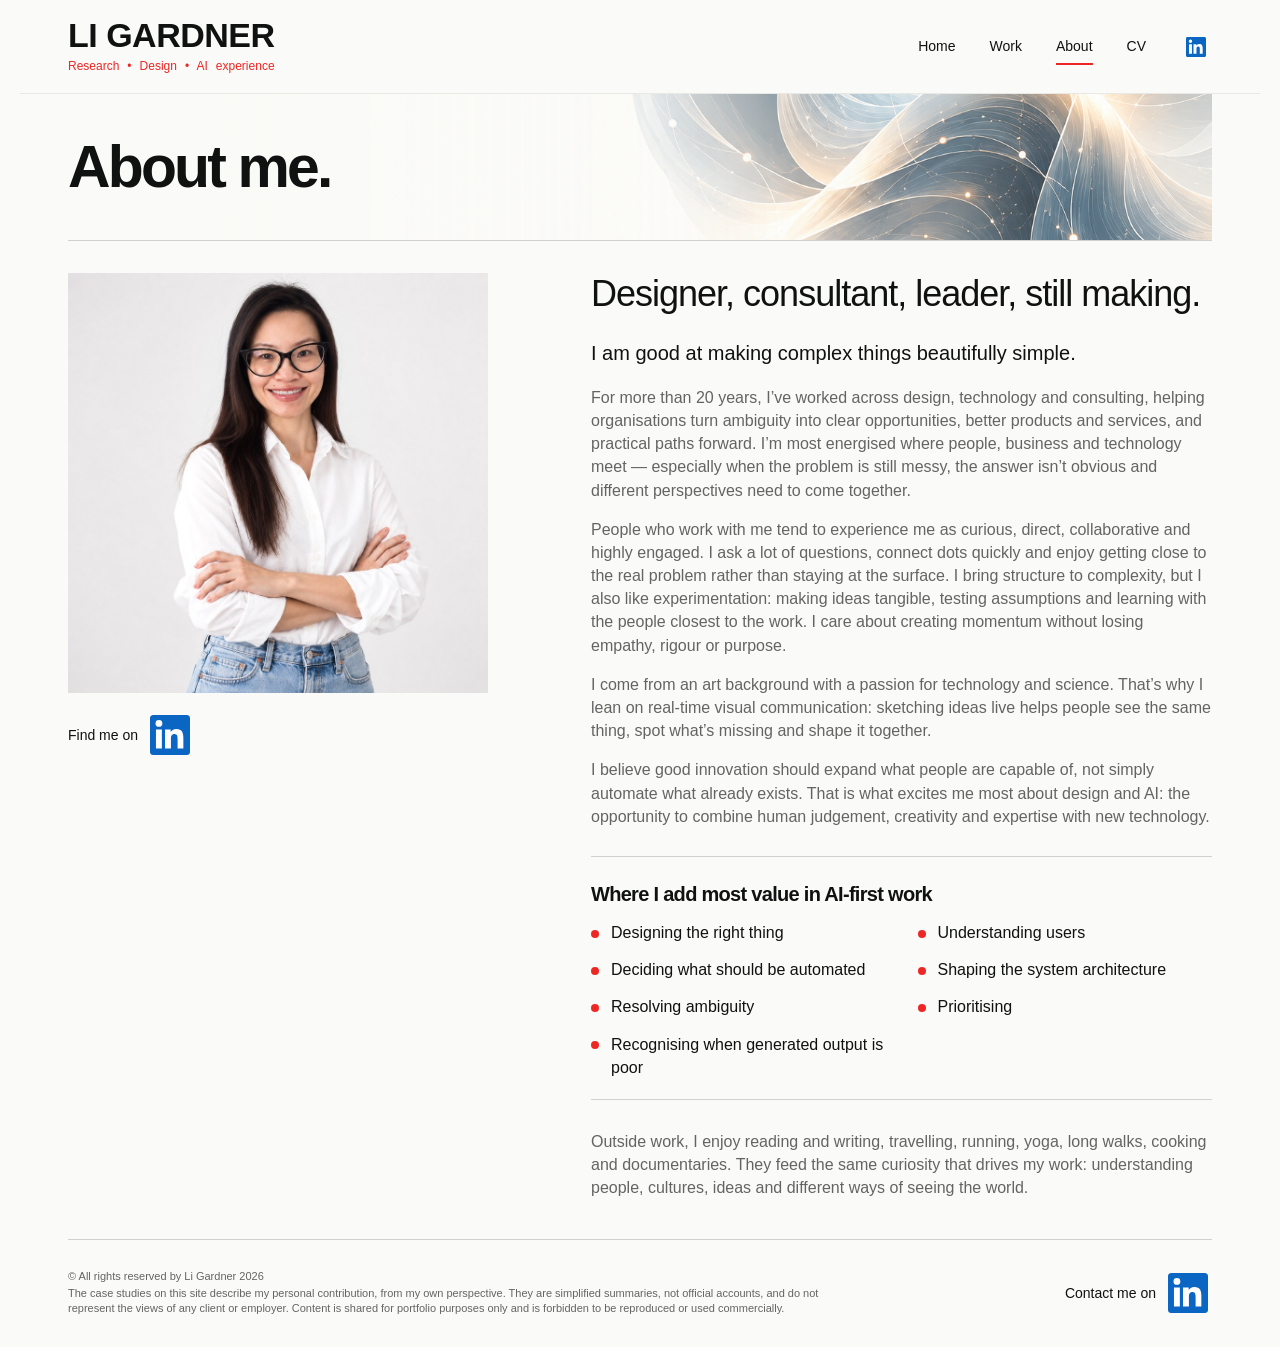
==== commit 57fdfa25: "Fix next-case thumbnails" ====
--- a/about.html
+++ b/about.html
@@ -1 +1,3 @@
-<!doctype html><html lang="en"><head><meta charset="utf-8"><meta name="viewport" content="width=device-width,initial-scale=1"><meta name="description" content="Li Gardner connects business, people and technology, from strategy to hands-on product design and delivery."><title>About | Li Gardner</title><link rel="icon" href="favicon.ico" sizes="any"><link rel="icon" type="image/png" sizes="32x32" href="assets/favicon-32.png"><link rel="apple-touch-icon" href="assets/apple-touch-icon.png"><link rel="stylesheet" href="style.css"><style>.about-lead{font-size:20px;line-height:1.45;color:var(--ink);margin-bottom:18px}.about-photo-col .about-linkedin-cta{display:inline-flex;align-items:center;gap:8px;margin-top:18px;padding:0;font-size:14px;font-weight:400;color:var(--ink)}.about-photo-col .about-linkedin-cta:hover{color:var(--ink)}.about-portrait{width:100%;max-width:420px;height:auto;aspect-ratio:1;object-fit:cover}.about-title{font-size:36px;line-height:1.15;letter-spacing:-1px;margin-bottom:24px}@media(max-width:760px){.about-portrait{max-width:360px}.about-title{font-size:30px}}.about-linkedin-cta svg{width:48px;height:48px;color:#0a66c2}.about-linkedin-cta:hover svg{color:#004182}</style></head><body class="about-page"><a class="skip" href="#main">Skip to content</a><header><a class="brand" href="index.html"><span class="brand-name">LI GARDNER</span><span class="brand-tagline">Research • Design • AI experience</span></a><nav aria-label="Main navigation"><a href="index.html">Home</a><a href="work.html" >Work</a><a href="about.html" class="active" aria-current="page">About</a><a href="cv.html" >CV</a><span class="nav-contact"><a class="nav-icon" href="https://www.linkedin.com/in/ligardner/" target="_blank" rel="noopener" aria-label="Li Gardner on LinkedIn" title="LinkedIn"><svg viewBox="0 0 24 24" fill="currentColor" aria-hidden="true" focusable="false"><rect x="4" y="4" width="16" height="16" fill="#fff"/><path d="M20.45 2H3.55C2.69 2 2 2.68 2 3.52v16.96c0 .84.69 1.52 1.55 1.52h16.9c.86 0 1.55-.68 1.55-1.52V3.52c0-.84-.69-1.52-1.55-1.52ZM7.93 18.75H4.98V9.2h2.95v9.55ZM6.46 7.9a1.71 1.71 0 1 1 0-3.42 1.71 1.71 0 0 1 0 3.42Zm12.29 10.85H15.8V14.1c0-1.11-.02-2.54-1.55-2.54-1.55 0-1.79 1.21-1.79 2.46v4.73H9.51V9.2h2.83v1.31h.04c.39-.74 1.35-1.52 2.78-1.52 2.97 0 3.52 1.95 3.52 4.49v5.27Z"/></svg></a></span></nav></header><main id="main"><section class="page-intro abstract-page-hero compact-work-hero compact-about-hero"><img class="page-hero-art" src="assets/technology-abstract.png" alt=""><h1>About me.</h1></section><div class="about-grid about-profile-layout"><div class="about-photo-col"><img class="about-portrait" src="assets/li-gardner-portrait.jpg" alt="Portrait of Li Gardner"><a class="about-linkedin-cta" href="https://www.linkedin.com/in/ligardner/" target="_blank" rel="noopener" aria-label="Find me on LinkedIn"><span>Find me on</span><svg viewBox="0 0 24 24" fill="currentColor" aria-hidden="true" focusable="false"><rect x="4" y="4" width="16" height="16" fill="#fff"/><path d="M20.45 2H3.55C2.69 2 2 2.68 2 3.52v16.96c0 .84.69 1.52 1.55 1.52h16.9c.86 0 1.55-.68 1.55-1.52V3.52c0-.84-.69-1.52-1.55-1.52ZM7.93 18.75H4.98V9.2h2.95v9.55ZM6.46 7.9a1.71 1.71 0 1 1 0-3.42 1.71 1.71 0 0 1 0 3.42Zm12.29 10.85H15.8V14.1c0-1.11-.02-2.54-1.55-2.54-1.55 0-1.79 1.21-1.79 2.46v4.73H9.51V9.2h2.83v1.31h.04c.39-.74 1.35-1.52 2.78-1.52 2.97 0 3.52 1.95 3.52 4.49v5.27Z"/></svg></a></div><div class="about-biography"><h2 class="about-title">Designer, consultant, leader, still making.</h2><p class="about-lead">I am good at making complex things beautifully simple.</p><p class="muted">For more than 20 years, I’ve worked across design, technology and consulting, helping organisations turn ambiguity into clear opportunities, better products and services, and practical paths forward. I’m most energised where people, business and technology meet — especially when the problem is still messy, the answer isn’t obvious and different perspectives need to come together.</p><p class="muted">People who work with me tend to experience me as curious, direct, collaborative and highly engaged. I ask a lot of questions, connect dots quickly and enjoy getting close to the real problem rather than staying at the surface. I bring structure to complexity, but I also like experimentation: making ideas tangible, testing assumptions and learning with the people closest to the work. I care about creating momentum without losing empathy, rigour or purpose.</p><p class="muted">I come from an art background with a passion for technology and science. That’s why I lean on real-time visual communication: sketching ideas live helps people see the same thing, spot what’s missing and shape it together.</p><p class="muted">I believe good innovation should expand what people are capable of, not simply automate what already exists. That is what excites me most about design and AI: the opportunity to combine human judgement, creativity and expertise with new technology.</p><p class="muted">Outside work, I enjoy reading and writing, travelling, running, yoga, long walks, cooking and documentaries. They feed the same curiosity that drives my work: understanding people, cultures, ideas and different ways of seeing the world.</p></div></div></main><footer><span class="footer-rights">© All rights reserved by Li Gardner 2026</span><div class="footer-links"><a class="footer-linkedin" href="https://www.linkedin.com/in/ligardner/" target="_blank" rel="noopener" aria-label="Contact me on LinkedIn">Contact me on <svg viewBox="0 0 24 24" fill="currentColor" aria-hidden="true" focusable="false"><rect x="4" y="4" width="16" height="16" fill="#fff"/><path d="M20.45 2H3.55C2.69 2 2 2.68 2 3.52v16.96c0 .84.69 1.52 1.55 1.52h16.9c.86 0 1.55-.68 1.55-1.52V3.52c0-.84-.69-1.52-1.55-1.52ZM7.93 18.75H4.98V9.2h2.95v9.55ZM6.46 7.9a1.71 1.71 0 1 1 0-3.42 1.71 1.71 0 0 1 0 3.42Zm12.29 10.85H15.8V14.1c0-1.11-.02-2.54-1.55-2.54-1.55 0-1.79 1.21-1.79 2.46v4.73H9.51V9.2h2.83v1.31h.04c.39-.74 1.35-1.52 2.78-1.52 2.97 0 3.52 1.95 3.52 4.49v5.27Z"/></svg></a></div><p class="footer-note">The case studies on this site describe my personal contribution, from my own perspective. They are simplified summaries, not official accounts, and do not represent the views of any client or employer. Content is shared for portfolio purposes only and is forbidden to be reproduced or used commercially.</p></footer></body></html>+<!doctype html><html lang="en"><head><meta charset="utf-8"><meta name="viewport" content="width=device-width,initial-scale=1"><meta name="description" content="Li Gardner connects business, people and technology, from strategy to hands-on product design and delivery."><title>About | Li Gardner</title><link rel="icon" href="favicon.ico" sizes="any"><link rel="icon" type="image/png" sizes="32x32" href="assets/favicon-32.png"><link rel="apple-touch-icon" href="assets/apple-touch-icon.png"><link rel="stylesheet" href="style.css"><style>.about-lead{font-size:20px;line-height:1.45;color:var(--ink);margin-bottom:18px}.about-photo-col .about-linkedin-cta{display:inline-flex;align-items:center;gap:8px;margin-top:18px;padding:0;font-size:14px;font-weight:400;color:var(--ink)}.about-photo-col .about-linkedin-cta:hover{color:var(--ink)}.about-portrait{width:100%;max-width:420px;height:auto;aspect-ratio:1;object-fit:cover}.about-title{font-size:36px;line-height:1.15;letter-spacing:-1px;margin-bottom:24px}@media(max-width:760px){.about-portrait{max-width:360px}.about-title{font-size:30px}}.about-linkedin-cta svg{width:48px;height:48px;color:#0a66c2}.about-linkedin-cta:hover svg{color:#004182}.about-value{margin:28px 0 30px;padding:24px 0 6px;border-top:1px solid var(--line,#ddd);border-bottom:1px solid var(--line,#ddd)}.about-value h3{font-size:20px;line-height:1.3;margin:0 0 14px;color:var(--ink)}.about-value ul{list-style:none;margin:0;padding:0;display:grid;grid-template-columns:1fr 1fr;column-gap:32px}.about-value li{position:relative;padding:0 0 14px 20px;font-size:16px;line-height:1.45;color:var(--ink)}.about-value li:before{content:"";position:absolute;left:0;top:.55em;width:8px;height:8px;border-radius:50%;background:var(--red)}@media(max-width:760px){.about-value ul{grid-template-columns:1fr}}</style></head><body class="about-page"><a class="skip" href="#main">Skip to content</a><header><a class="brand" href="index.html"><span class="brand-name">LI GARDNER</span><span class="brand-tagline">Research • Design • AI experience</span></a><nav aria-label="Main navigation"><a href="index.html">Home</a><a href="work.html" >Work</a><a href="about.html" class="active" aria-current="page">About</a><a href="cv.html" >CV</a><span class="nav-contact"><a class="nav-icon" href="https://www.linkedin.com/in/ligardner/" target="_blank" rel="noopener" aria-label="Li Gardner on LinkedIn" title="LinkedIn"><svg viewBox="0 0 24 24" fill="currentColor" aria-hidden="true" focusable="false"><rect x="4" y="4" width="16" height="16" fill="#fff"/><path d="M20.45 2H3.55C2.69 2 2 2.68 2 3.52v16.96c0 .84.69 1.52 1.55 1.52h16.9c.86 0 1.55-.68 1.55-1.52V3.52c0-.84-.69-1.52-1.55-1.52ZM7.93 18.75H4.98V9.2h2.95v9.55ZM6.46 7.9a1.71 1.71 0 1 1 0-3.42 1.71 1.71 0 0 1 0 3.42Zm12.29 10.85H15.8V14.1c0-1.11-.02-2.54-1.55-2.54-1.55 0-1.79 1.21-1.79 2.46v4.73H9.51V9.2h2.83v1.31h.04c.39-.74 1.35-1.52 2.78-1.52 2.97 0 3.52 1.95 3.52 4.49v5.27Z"/></svg></a></span></nav></header><main id="main"><section class="page-intro abstract-page-hero compact-work-hero compact-about-hero"><img class="page-hero-art" src="assets/technology-abstract.png" alt=""><h1>About me.</h1></section><div class="about-grid about-profile-layout"><div class="about-photo-col"><img class="about-portrait" src="assets/li-gardner-portrait.jpg" alt="Portrait of Li Gardner"><a class="about-linkedin-cta" href="https://www.linkedin.com/in/ligardner/" target="_blank" rel="noopener" aria-label="Find me on LinkedIn"><span>Find me on</span><svg viewBox="0 0 24 24" fill="currentColor" aria-hidden="true" focusable="false"><rect x="4" y="4" width="16" height="16" fill="#fff"/><path d="M20.45 2H3.55C2.69 2 2 2.68 2 3.52v16.96c0 .84.69 1.52 1.55 1.52h16.9c.86 0 1.55-.68 1.55-1.52V3.52c0-.84-.69-1.52-1.55-1.52ZM7.93 18.75H4.98V9.2h2.95v9.55ZM6.46 7.9a1.71 1.71 0 1 1 0-3.42 1.71 1.71 0 0 1 0 3.42Zm12.29 10.85H15.8V14.1c0-1.11-.02-2.54-1.55-2.54-1.55 0-1.79 1.21-1.79 2.46v4.73H9.51V9.2h2.83v1.31h.04c.39-.74 1.35-1.52 2.78-1.52 2.97 0 3.52 1.95 3.52 4.49v5.27Z"/></svg></a></div><div class="about-biography"><h2 class="about-title">Designer, consultant, leader, still making.</h2><p class="about-lead">I am good at making complex things beautifully simple.</p><p class="muted">For more than 20 years, I’ve worked across design, technology and consulting, helping organisations turn ambiguity into clear opportunities, better products and services, and practical paths forward. I’m most energised where people, business and technology meet — especially when the problem is still messy, the answer isn’t obvious and different perspectives need to come together.</p><p class="muted">People who work with me tend to experience me as curious, direct, collaborative and highly engaged. I ask a lot of questions, connect dots quickly and enjoy getting close to the real problem rather than staying at the surface. I bring structure to complexity, but I also like experimentation: making ideas tangible, testing assumptions and learning with the people closest to the work. I care about creating momentum without losing empathy, rigour or purpose.</p><p class="muted">I come from an art background with a passion for technology and science. That’s why I lean on real-time visual communication: sketching ideas live helps people see the same thing, spot what’s missing and shape it together.</p><p class="muted">I believe good innovation should expand what people are capable of, not simply automate what already exists. That is what excites me most about design and AI: the opportunity to combine human judgement, creativity and expertise with new technology.</p><div class="about-value"><h3>Where I add most value in AI-first work</h3><ul><li>Designing the right thing</li><li>Understanding users</li><li>Deciding what should be automated</li><li>Shaping the system architecture</li><li>Resolving ambiguity</li><li>Prioritising</li><li>Recognising when generated output is poor</li></ul></div><p class="muted">Outside work, I enjoy reading and writing, travelling, running, yoga, long walks, cooking and documentaries. They feed the same curiosity that drives my work: understanding people, cultures, ideas and different ways of seeing the world.</p></div></div></main><footer><span class="footer-rights">© All rights reserved by Li Gardner 2026</span><div class="footer-links"><a class="footer-linkedin" href="https://www.linkedin.com/in/ligardner/" target="_blank" rel="noopener" aria-label="Contact me on LinkedIn">Contact me on <svg viewBox="0 0 24 24" fill="currentColor" aria-hidden="true" focusable="false"><rect x="4" y="4" width="16" height="16" fill="#fff"/><path d="M20.45 2H3.55C2.69 2 2 2.68 2 3.52v16.96c0 .84.69 1.52 1.55 1.52h16.9c.86 0 1.55-.68 1.55-1.52V3.52c0-.84-.69-1.52-1.55-1.52ZM7.93 18.75H4.98V9.2h2.95v9.55ZM6.46 7.9a1.71 1.71 0 1 1 0-3.42 1.71 1.71 0 0 1 0 3.42Zm12.29 10.85H15.8V14.1c0-1.11-.02-2.54-1.55-2.54-1.55 0-1.79 1.21-1.79 2.46v4.73H9.51V9.2h2.83v1.31h.04c.39-.74 1.35-1.52 2.78-1.52 2.97 0 3.52 1.95 3.52 4.49v5.27Z"/></svg></a></div><p class="footer-note">The case studies on this site describe my personal contribution, from my own perspective. They are simplified summaries, not official accounts, and do not represent the views of any client or employer. Content is shared for portfolio purposes only and is forbidden to be reproduced or used commercially.</p></footer><script data-goatcounter="https://ligardner.goatcounter.com/count"
+        async src="//gc.zgo.at/count.js"></script>
+</body></html>
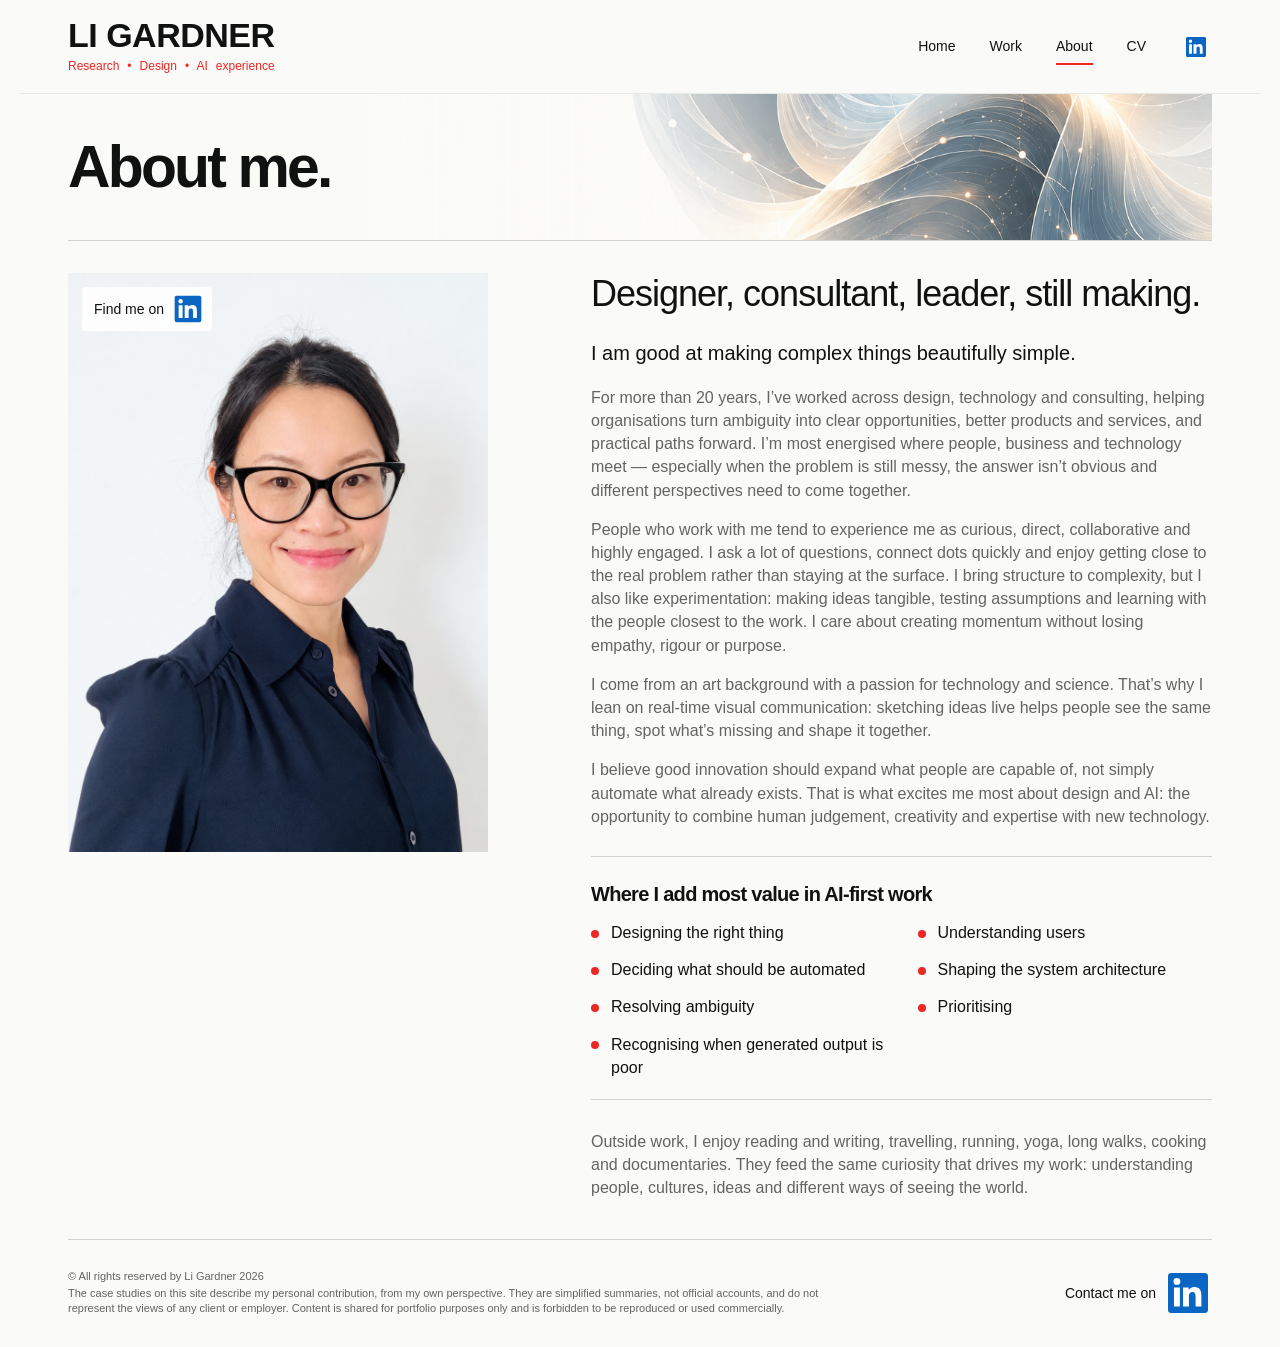
==== commit 9ecee0e4: "Fix next-case thumbnails" ====
--- a/about.html
+++ b/about.html
@@ -1,3 +1,3 @@
-<!doctype html><html lang="en"><head><meta charset="utf-8"><meta name="viewport" content="width=device-width,initial-scale=1"><meta name="description" content="Li Gardner connects business, people and technology, from strategy to hands-on product design and delivery."><title>About | Li Gardner</title><link rel="icon" href="favicon.ico" sizes="any"><link rel="icon" type="image/png" sizes="32x32" href="assets/favicon-32.png"><link rel="apple-touch-icon" href="assets/apple-touch-icon.png"><link rel="stylesheet" href="style.css"><style>.about-lead{font-size:20px;line-height:1.45;color:var(--ink);margin-bottom:18px}.about-photo-col .about-linkedin-cta{display:inline-flex;align-items:center;gap:8px;margin-top:18px;padding:0;font-size:14px;font-weight:400;color:var(--ink)}.about-photo-col .about-linkedin-cta:hover{color:var(--ink)}.about-portrait{width:100%;max-width:420px;height:auto;aspect-ratio:1;object-fit:cover}.about-title{font-size:36px;line-height:1.15;letter-spacing:-1px;margin-bottom:24px}@media(max-width:760px){.about-portrait{max-width:360px}.about-title{font-size:30px}}.about-linkedin-cta svg{width:48px;height:48px;color:#0a66c2}.about-linkedin-cta:hover svg{color:#004182}.about-value{margin:28px 0 30px;padding:24px 0 6px;border-top:1px solid var(--line,#ddd);border-bottom:1px solid var(--line,#ddd)}.about-value h3{font-size:20px;line-height:1.3;margin:0 0 14px;color:var(--ink)}.about-value ul{list-style:none;margin:0;padding:0;display:grid;grid-template-columns:1fr 1fr;column-gap:32px}.about-value li{position:relative;padding:0 0 14px 20px;font-size:16px;line-height:1.45;color:var(--ink)}.about-value li:before{content:"";position:absolute;left:0;top:.55em;width:8px;height:8px;border-radius:50%;background:var(--red)}@media(max-width:760px){.about-value ul{grid-template-columns:1fr}}</style></head><body class="about-page"><a class="skip" href="#main">Skip to content</a><header><a class="brand" href="index.html"><span class="brand-name">LI GARDNER</span><span class="brand-tagline">Research • Design • AI experience</span></a><nav aria-label="Main navigation"><a href="index.html">Home</a><a href="work.html" >Work</a><a href="about.html" class="active" aria-current="page">About</a><a href="cv.html" >CV</a><span class="nav-contact"><a class="nav-icon" href="https://www.linkedin.com/in/ligardner/" target="_blank" rel="noopener" aria-label="Li Gardner on LinkedIn" title="LinkedIn"><svg viewBox="0 0 24 24" fill="currentColor" aria-hidden="true" focusable="false"><rect x="4" y="4" width="16" height="16" fill="#fff"/><path d="M20.45 2H3.55C2.69 2 2 2.68 2 3.52v16.96c0 .84.69 1.52 1.55 1.52h16.9c.86 0 1.55-.68 1.55-1.52V3.52c0-.84-.69-1.52-1.55-1.52ZM7.93 18.75H4.98V9.2h2.95v9.55ZM6.46 7.9a1.71 1.71 0 1 1 0-3.42 1.71 1.71 0 0 1 0 3.42Zm12.29 10.85H15.8V14.1c0-1.11-.02-2.54-1.55-2.54-1.55 0-1.79 1.21-1.79 2.46v4.73H9.51V9.2h2.83v1.31h.04c.39-.74 1.35-1.52 2.78-1.52 2.97 0 3.52 1.95 3.52 4.49v5.27Z"/></svg></a></span></nav></header><main id="main"><section class="page-intro abstract-page-hero compact-work-hero compact-about-hero"><img class="page-hero-art" src="assets/technology-abstract.png" alt=""><h1>About me.</h1></section><div class="about-grid about-profile-layout"><div class="about-photo-col"><img class="about-portrait" src="assets/li-gardner-portrait.jpg" alt="Portrait of Li Gardner"><a class="about-linkedin-cta" href="https://www.linkedin.com/in/ligardner/" target="_blank" rel="noopener" aria-label="Find me on LinkedIn"><span>Find me on</span><svg viewBox="0 0 24 24" fill="currentColor" aria-hidden="true" focusable="false"><rect x="4" y="4" width="16" height="16" fill="#fff"/><path d="M20.45 2H3.55C2.69 2 2 2.68 2 3.52v16.96c0 .84.69 1.52 1.55 1.52h16.9c.86 0 1.55-.68 1.55-1.52V3.52c0-.84-.69-1.52-1.55-1.52ZM7.93 18.75H4.98V9.2h2.95v9.55ZM6.46 7.9a1.71 1.71 0 1 1 0-3.42 1.71 1.71 0 0 1 0 3.42Zm12.29 10.85H15.8V14.1c0-1.11-.02-2.54-1.55-2.54-1.55 0-1.79 1.21-1.79 2.46v4.73H9.51V9.2h2.83v1.31h.04c.39-.74 1.35-1.52 2.78-1.52 2.97 0 3.52 1.95 3.52 4.49v5.27Z"/></svg></a></div><div class="about-biography"><h2 class="about-title">Designer, consultant, leader, still making.</h2><p class="about-lead">I am good at making complex things beautifully simple.</p><p class="muted">For more than 20 years, I’ve worked across design, technology and consulting, helping organisations turn ambiguity into clear opportunities, better products and services, and practical paths forward. I’m most energised where people, business and technology meet — especially when the problem is still messy, the answer isn’t obvious and different perspectives need to come together.</p><p class="muted">People who work with me tend to experience me as curious, direct, collaborative and highly engaged. I ask a lot of questions, connect dots quickly and enjoy getting close to the real problem rather than staying at the surface. I bring structure to complexity, but I also like experimentation: making ideas tangible, testing assumptions and learning with the people closest to the work. I care about creating momentum without losing empathy, rigour or purpose.</p><p class="muted">I come from an art background with a passion for technology and science. That’s why I lean on real-time visual communication: sketching ideas live helps people see the same thing, spot what’s missing and shape it together.</p><p class="muted">I believe good innovation should expand what people are capable of, not simply automate what already exists. That is what excites me most about design and AI: the opportunity to combine human judgement, creativity and expertise with new technology.</p><div class="about-value"><h3>Where I add most value in AI-first work</h3><ul><li>Designing the right thing</li><li>Understanding users</li><li>Deciding what should be automated</li><li>Shaping the system architecture</li><li>Resolving ambiguity</li><li>Prioritising</li><li>Recognising when generated output is poor</li></ul></div><p class="muted">Outside work, I enjoy reading and writing, travelling, running, yoga, long walks, cooking and documentaries. They feed the same curiosity that drives my work: understanding people, cultures, ideas and different ways of seeing the world.</p></div></div></main><footer><span class="footer-rights">© All rights reserved by Li Gardner 2026</span><div class="footer-links"><a class="footer-linkedin" href="https://www.linkedin.com/in/ligardner/" target="_blank" rel="noopener" aria-label="Contact me on LinkedIn">Contact me on <svg viewBox="0 0 24 24" fill="currentColor" aria-hidden="true" focusable="false"><rect x="4" y="4" width="16" height="16" fill="#fff"/><path d="M20.45 2H3.55C2.69 2 2 2.68 2 3.52v16.96c0 .84.69 1.52 1.55 1.52h16.9c.86 0 1.55-.68 1.55-1.52V3.52c0-.84-.69-1.52-1.55-1.52ZM7.93 18.75H4.98V9.2h2.95v9.55ZM6.46 7.9a1.71 1.71 0 1 1 0-3.42 1.71 1.71 0 0 1 0 3.42Zm12.29 10.85H15.8V14.1c0-1.11-.02-2.54-1.55-2.54-1.55 0-1.79 1.21-1.79 2.46v4.73H9.51V9.2h2.83v1.31h.04c.39-.74 1.35-1.52 2.78-1.52 2.97 0 3.52 1.95 3.52 4.49v5.27Z"/></svg></a></div><p class="footer-note">The case studies on this site describe my personal contribution, from my own perspective. They are simplified summaries, not official accounts, and do not represent the views of any client or employer. Content is shared for portfolio purposes only and is forbidden to be reproduced or used commercially.</p></footer><script data-goatcounter="https://ligardner.goatcounter.com/count"
+<!doctype html><html lang="en"><head><meta charset="utf-8"><meta name="viewport" content="width=device-width,initial-scale=1"><meta name="description" content="Li Gardner connects business, people and technology, from strategy to hands-on product design and delivery."><title>About | Li Gardner</title><link rel="icon" href="favicon.ico" sizes="any"><link rel="icon" type="image/png" sizes="32x32" href="assets/favicon-32.png"><link rel="apple-touch-icon" href="assets/apple-touch-icon.png"><link rel="stylesheet" href="style.css"><style>.about-lead{font-size:20px;line-height:1.45;color:var(--ink);margin-bottom:18px}.about-photo-col .about-linkedin-cta{display:inline-flex;align-items:center;gap:8px;margin-top:18px;padding:0;font-size:14px;font-weight:400;color:var(--ink)}.about-photo-col .about-linkedin-cta:hover{color:var(--ink)}.about-portrait{width:100%;max-width:420px;height:auto;aspect-ratio:auto;object-fit:contain}.about-title{font-size:36px;line-height:1.15;letter-spacing:-1px;margin-bottom:24px}@media(max-width:760px){.about-portrait{max-width:360px}.about-title{font-size:30px}}.about-linkedin-cta svg{width:48px;height:48px;color:#0a66c2}.about-linkedin-cta:hover svg{color:#004182}.about-value{margin:28px 0 30px;padding:24px 0 6px;border-top:1px solid var(--line,#ddd);border-bottom:1px solid var(--line,#ddd)}.about-value h3{font-size:20px;line-height:1.3;margin:0 0 14px;color:var(--ink)}.about-value ul{list-style:none;margin:0;padding:0;display:grid;grid-template-columns:1fr 1fr;column-gap:32px}.about-value li{position:relative;padding:0 0 14px 20px;font-size:16px;line-height:1.45;color:var(--ink)}.about-value li:before{content:"";position:absolute;left:0;top:.55em;width:8px;height:8px;border-radius:50%;background:var(--red)}@media(max-width:760px){.about-value ul{grid-template-columns:1fr}}.about-photo-col{position:relative;max-width:420px;align-self:start}.about-photo-col .about-portrait{display:block}.about-photo-col .about-linkedin-cta{position:absolute;top:14px;left:14px;margin-top:0;padding:6px 8px 6px 12px;background:rgba(255,255,255,.88);border-radius:4px}.about-photo-col .about-linkedin-cta svg{width:32px;height:32px}@media(max-width:760px){.about-photo-col{max-width:360px}}</style></head><body class="about-page"><a class="skip" href="#main">Skip to content</a><header><a class="brand" href="index.html"><span class="brand-name">LI GARDNER</span><span class="brand-tagline">Research • Design • AI experience</span></a><nav aria-label="Main navigation"><a href="index.html">Home</a><a href="work.html" >Work</a><a href="about.html" class="active" aria-current="page">About</a><a href="cv.html" >CV</a><span class="nav-contact"><a class="nav-icon" href="https://www.linkedin.com/in/ligardner/" target="_blank" rel="noopener" aria-label="Li Gardner on LinkedIn" title="LinkedIn"><svg viewBox="0 0 24 24" fill="currentColor" aria-hidden="true" focusable="false"><rect x="4" y="4" width="16" height="16" fill="#fff"/><path d="M20.45 2H3.55C2.69 2 2 2.68 2 3.52v16.96c0 .84.69 1.52 1.55 1.52h16.9c.86 0 1.55-.68 1.55-1.52V3.52c0-.84-.69-1.52-1.55-1.52ZM7.93 18.75H4.98V9.2h2.95v9.55ZM6.46 7.9a1.71 1.71 0 1 1 0-3.42 1.71 1.71 0 0 1 0 3.42Zm12.29 10.85H15.8V14.1c0-1.11-.02-2.54-1.55-2.54-1.55 0-1.79 1.21-1.79 2.46v4.73H9.51V9.2h2.83v1.31h.04c.39-.74 1.35-1.52 2.78-1.52 2.97 0 3.52 1.95 3.52 4.49v5.27Z"/></svg></a></span></nav></header><main id="main"><section class="page-intro abstract-page-hero compact-work-hero compact-about-hero"><img class="page-hero-art" src="assets/technology-abstract.png" alt=""><h1>About me.</h1></section><div class="about-grid about-profile-layout"><div class="about-photo-col"><img class="about-portrait" src="assets/li-gardner-portrait-full.jpg" alt="Portrait of Li Gardner"><a class="about-linkedin-cta" href="https://www.linkedin.com/in/ligardner/" target="_blank" rel="noopener" aria-label="Find me on LinkedIn"><span>Find me on</span><svg viewBox="0 0 24 24" fill="currentColor" aria-hidden="true" focusable="false"><rect x="4" y="4" width="16" height="16" fill="#fff"/><path d="M20.45 2H3.55C2.69 2 2 2.68 2 3.52v16.96c0 .84.69 1.52 1.55 1.52h16.9c.86 0 1.55-.68 1.55-1.52V3.52c0-.84-.69-1.52-1.55-1.52ZM7.93 18.75H4.98V9.2h2.95v9.55ZM6.46 7.9a1.71 1.71 0 1 1 0-3.42 1.71 1.71 0 0 1 0 3.42Zm12.29 10.85H15.8V14.1c0-1.11-.02-2.54-1.55-2.54-1.55 0-1.79 1.21-1.79 2.46v4.73H9.51V9.2h2.83v1.31h.04c.39-.74 1.35-1.52 2.78-1.52 2.97 0 3.52 1.95 3.52 4.49v5.27Z"/></svg></a></div><div class="about-biography"><h2 class="about-title">Designer, consultant, leader, still making.</h2><p class="about-lead">I am good at making complex things beautifully simple.</p><p class="muted">For more than 20 years, I’ve worked across design, technology and consulting, helping organisations turn ambiguity into clear opportunities, better products and services, and practical paths forward. I’m most energised where people, business and technology meet — especially when the problem is still messy, the answer isn’t obvious and different perspectives need to come together.</p><p class="muted">People who work with me tend to experience me as curious, direct, collaborative and highly engaged. I ask a lot of questions, connect dots quickly and enjoy getting close to the real problem rather than staying at the surface. I bring structure to complexity, but I also like experimentation: making ideas tangible, testing assumptions and learning with the people closest to the work. I care about creating momentum without losing empathy, rigour or purpose.</p><p class="muted">I come from an art background with a passion for technology and science. That’s why I lean on real-time visual communication: sketching ideas live helps people see the same thing, spot what’s missing and shape it together.</p><p class="muted">I believe good innovation should expand what people are capable of, not simply automate what already exists. That is what excites me most about design and AI: the opportunity to combine human judgement, creativity and expertise with new technology.</p><div class="about-value"><h3>Where I add most value in AI-first work</h3><ul><li>Designing the right thing</li><li>Understanding users</li><li>Deciding what should be automated</li><li>Shaping the system architecture</li><li>Resolving ambiguity</li><li>Prioritising</li><li>Recognising when generated output is poor</li></ul></div><p class="muted">Outside work, I enjoy reading and writing, travelling, running, yoga, long walks, cooking and documentaries. They feed the same curiosity that drives my work: understanding people, cultures, ideas and different ways of seeing the world.</p></div></div></main><footer><span class="footer-rights">© All rights reserved by Li Gardner 2026</span><div class="footer-links"><a class="footer-linkedin" href="https://www.linkedin.com/in/ligardner/" target="_blank" rel="noopener" aria-label="Contact me on LinkedIn">Contact me on <svg viewBox="0 0 24 24" fill="currentColor" aria-hidden="true" focusable="false"><rect x="4" y="4" width="16" height="16" fill="#fff"/><path d="M20.45 2H3.55C2.69 2 2 2.68 2 3.52v16.96c0 .84.69 1.52 1.55 1.52h16.9c.86 0 1.55-.68 1.55-1.52V3.52c0-.84-.69-1.52-1.55-1.52ZM7.93 18.75H4.98V9.2h2.95v9.55ZM6.46 7.9a1.71 1.71 0 1 1 0-3.42 1.71 1.71 0 0 1 0 3.42Zm12.29 10.85H15.8V14.1c0-1.11-.02-2.54-1.55-2.54-1.55 0-1.79 1.21-1.79 2.46v4.73H9.51V9.2h2.83v1.31h.04c.39-.74 1.35-1.52 2.78-1.52 2.97 0 3.52 1.95 3.52 4.49v5.27Z"/></svg></a></div><p class="footer-note">The case studies on this site describe my personal contribution, from my own perspective. They are simplified summaries, not official accounts, and do not represent the views of any client or employer. Content is shared for portfolio purposes only and is forbidden to be reproduced or used commercially.</p></footer><script data-goatcounter="https://ligardner.goatcounter.com/count"
         async src="//gc.zgo.at/count.js"></script>
 </body></html>
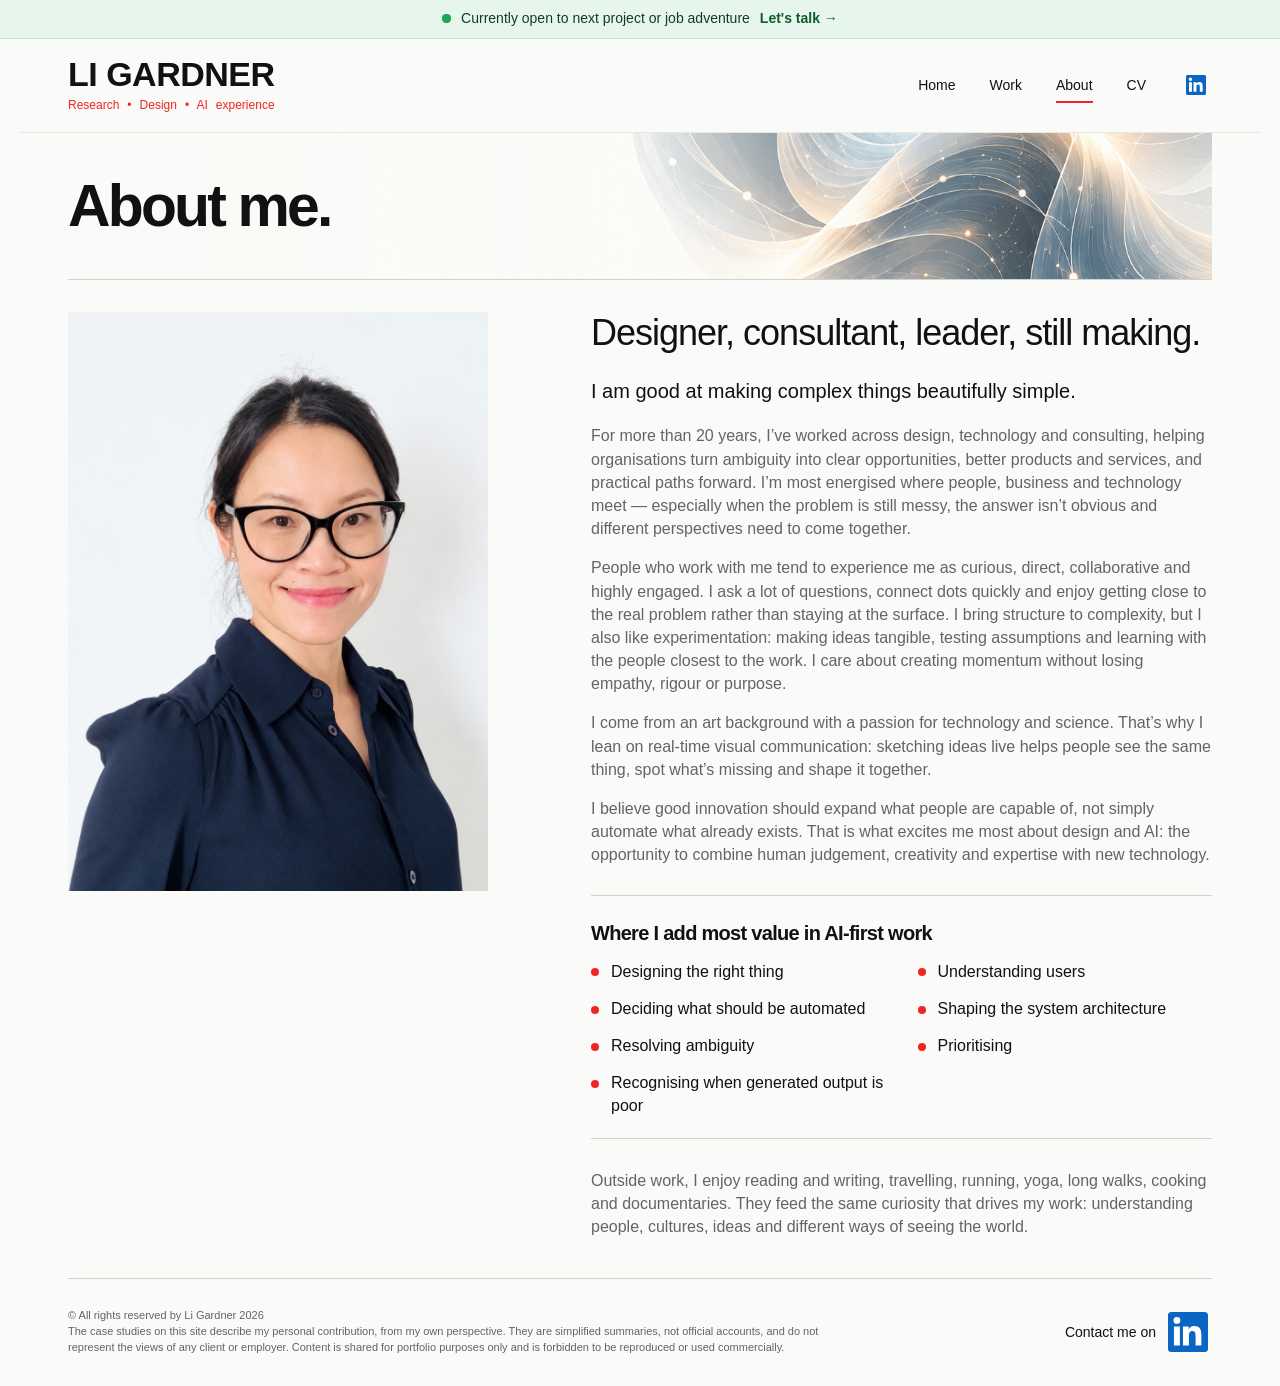
==== commit 691fd63a: "Update banner text" ====
--- a/about.html
+++ b/about.html
@@ -1,3 +1,3 @@
-<!doctype html><html lang="en"><head><meta charset="utf-8"><meta name="viewport" content="width=device-width,initial-scale=1"><meta name="description" content="Li Gardner connects business, people and technology, from strategy to hands-on product design and delivery."><title>About | Li Gardner</title><link rel="icon" href="favicon.ico" sizes="any"><link rel="icon" type="image/png" sizes="32x32" href="assets/favicon-32.png"><link rel="apple-touch-icon" href="assets/apple-touch-icon.png"><link rel="stylesheet" href="style.css"><style>.about-lead{font-size:20px;line-height:1.45;color:var(--ink);margin-bottom:18px}.about-photo-col .about-linkedin-cta{display:inline-flex;align-items:center;gap:8px;margin-top:18px;padding:0;font-size:14px;font-weight:400;color:var(--ink)}.about-photo-col .about-linkedin-cta:hover{color:var(--ink)}.about-portrait{width:100%;max-width:420px;height:auto;aspect-ratio:auto;object-fit:contain}.about-title{font-size:36px;line-height:1.15;letter-spacing:-1px;margin-bottom:24px}@media(max-width:760px){.about-portrait{max-width:360px}.about-title{font-size:30px}}.about-linkedin-cta svg{width:48px;height:48px;color:#0a66c2}.about-linkedin-cta:hover svg{color:#004182}.about-value{margin:28px 0 30px;padding:24px 0 6px;border-top:1px solid var(--line,#ddd);border-bottom:1px solid var(--line,#ddd)}.about-value h3{font-size:20px;line-height:1.3;margin:0 0 14px;color:var(--ink)}.about-value ul{list-style:none;margin:0;padding:0;display:grid;grid-template-columns:1fr 1fr;column-gap:32px}.about-value li{position:relative;padding:0 0 14px 20px;font-size:16px;line-height:1.45;color:var(--ink)}.about-value li:before{content:"";position:absolute;left:0;top:.55em;width:8px;height:8px;border-radius:50%;background:var(--red)}@media(max-width:760px){.about-value ul{grid-template-columns:1fr}}.about-photo-col{position:relative;max-width:420px;align-self:start}.about-photo-col .about-portrait{display:block}.about-photo-col .about-linkedin-cta{position:absolute;top:14px;left:14px;margin-top:0;padding:6px 8px 6px 12px;background:rgba(255,255,255,.88);border-radius:4px}.about-photo-col .about-linkedin-cta svg{width:32px;height:32px}@media(max-width:760px){.about-photo-col{max-width:360px}}</style></head><body class="about-page"><a class="skip" href="#main">Skip to content</a><header><a class="brand" href="index.html"><span class="brand-name">LI GARDNER</span><span class="brand-tagline">Research • Design • AI experience</span></a><nav aria-label="Main navigation"><a href="index.html">Home</a><a href="work.html" >Work</a><a href="about.html" class="active" aria-current="page">About</a><a href="cv.html" >CV</a><span class="nav-contact"><a class="nav-icon" href="https://www.linkedin.com/in/ligardner/" target="_blank" rel="noopener" aria-label="Li Gardner on LinkedIn" title="LinkedIn"><svg viewBox="0 0 24 24" fill="currentColor" aria-hidden="true" focusable="false"><rect x="4" y="4" width="16" height="16" fill="#fff"/><path d="M20.45 2H3.55C2.69 2 2 2.68 2 3.52v16.96c0 .84.69 1.52 1.55 1.52h16.9c.86 0 1.55-.68 1.55-1.52V3.52c0-.84-.69-1.52-1.55-1.52ZM7.93 18.75H4.98V9.2h2.95v9.55ZM6.46 7.9a1.71 1.71 0 1 1 0-3.42 1.71 1.71 0 0 1 0 3.42Zm12.29 10.85H15.8V14.1c0-1.11-.02-2.54-1.55-2.54-1.55 0-1.79 1.21-1.79 2.46v4.73H9.51V9.2h2.83v1.31h.04c.39-.74 1.35-1.52 2.78-1.52 2.97 0 3.52 1.95 3.52 4.49v5.27Z"/></svg></a></span></nav></header><main id="main"><section class="page-intro abstract-page-hero compact-work-hero compact-about-hero"><img class="page-hero-art" src="assets/technology-abstract.png" alt=""><h1>About me.</h1></section><div class="about-grid about-profile-layout"><div class="about-photo-col"><img class="about-portrait" src="assets/li-gardner-portrait-full.jpg" alt="Portrait of Li Gardner"><a class="about-linkedin-cta" href="https://www.linkedin.com/in/ligardner/" target="_blank" rel="noopener" aria-label="Find me on LinkedIn"><span>Find me on</span><svg viewBox="0 0 24 24" fill="currentColor" aria-hidden="true" focusable="false"><rect x="4" y="4" width="16" height="16" fill="#fff"/><path d="M20.45 2H3.55C2.69 2 2 2.68 2 3.52v16.96c0 .84.69 1.52 1.55 1.52h16.9c.86 0 1.55-.68 1.55-1.52V3.52c0-.84-.69-1.52-1.55-1.52ZM7.93 18.75H4.98V9.2h2.95v9.55ZM6.46 7.9a1.71 1.71 0 1 1 0-3.42 1.71 1.71 0 0 1 0 3.42Zm12.29 10.85H15.8V14.1c0-1.11-.02-2.54-1.55-2.54-1.55 0-1.79 1.21-1.79 2.46v4.73H9.51V9.2h2.83v1.31h.04c.39-.74 1.35-1.52 2.78-1.52 2.97 0 3.52 1.95 3.52 4.49v5.27Z"/></svg></a></div><div class="about-biography"><h2 class="about-title">Designer, consultant, leader, still making.</h2><p class="about-lead">I am good at making complex things beautifully simple.</p><p class="muted">For more than 20 years, I’ve worked across design, technology and consulting, helping organisations turn ambiguity into clear opportunities, better products and services, and practical paths forward. I’m most energised where people, business and technology meet — especially when the problem is still messy, the answer isn’t obvious and different perspectives need to come together.</p><p class="muted">People who work with me tend to experience me as curious, direct, collaborative and highly engaged. I ask a lot of questions, connect dots quickly and enjoy getting close to the real problem rather than staying at the surface. I bring structure to complexity, but I also like experimentation: making ideas tangible, testing assumptions and learning with the people closest to the work. I care about creating momentum without losing empathy, rigour or purpose.</p><p class="muted">I come from an art background with a passion for technology and science. That’s why I lean on real-time visual communication: sketching ideas live helps people see the same thing, spot what’s missing and shape it together.</p><p class="muted">I believe good innovation should expand what people are capable of, not simply automate what already exists. That is what excites me most about design and AI: the opportunity to combine human judgement, creativity and expertise with new technology.</p><div class="about-value"><h3>Where I add most value in AI-first work</h3><ul><li>Designing the right thing</li><li>Understanding users</li><li>Deciding what should be automated</li><li>Shaping the system architecture</li><li>Resolving ambiguity</li><li>Prioritising</li><li>Recognising when generated output is poor</li></ul></div><p class="muted">Outside work, I enjoy reading and writing, travelling, running, yoga, long walks, cooking and documentaries. They feed the same curiosity that drives my work: understanding people, cultures, ideas and different ways of seeing the world.</p></div></div></main><footer><span class="footer-rights">© All rights reserved by Li Gardner 2026</span><div class="footer-links"><a class="footer-linkedin" href="https://www.linkedin.com/in/ligardner/" target="_blank" rel="noopener" aria-label="Contact me on LinkedIn">Contact me on <svg viewBox="0 0 24 24" fill="currentColor" aria-hidden="true" focusable="false"><rect x="4" y="4" width="16" height="16" fill="#fff"/><path d="M20.45 2H3.55C2.69 2 2 2.68 2 3.52v16.96c0 .84.69 1.52 1.55 1.52h16.9c.86 0 1.55-.68 1.55-1.52V3.52c0-.84-.69-1.52-1.55-1.52ZM7.93 18.75H4.98V9.2h2.95v9.55ZM6.46 7.9a1.71 1.71 0 1 1 0-3.42 1.71 1.71 0 0 1 0 3.42Zm12.29 10.85H15.8V14.1c0-1.11-.02-2.54-1.55-2.54-1.55 0-1.79 1.21-1.79 2.46v4.73H9.51V9.2h2.83v1.31h.04c.39-.74 1.35-1.52 2.78-1.52 2.97 0 3.52 1.95 3.52 4.49v5.27Z"/></svg></a></div><p class="footer-note">The case studies on this site describe my personal contribution, from my own perspective. They are simplified summaries, not official accounts, and do not represent the views of any client or employer. Content is shared for portfolio purposes only and is forbidden to be reproduced or used commercially.</p></footer><script data-goatcounter="https://ligardner.goatcounter.com/count"
+<!doctype html><html lang="en"><head><meta charset="utf-8"><meta name="viewport" content="width=device-width,initial-scale=1"><meta name="description" content="Li Gardner connects business, people and technology, from strategy to hands-on product design and delivery."><title>About | Li Gardner</title><link rel="icon" href="favicon.ico" sizes="any"><link rel="icon" type="image/png" sizes="32x32" href="assets/favicon-32.png"><link rel="apple-touch-icon" href="assets/apple-touch-icon.png"><link rel="stylesheet" href="style.css"><style>.about-lead{font-size:20px;line-height:1.45;color:var(--ink);margin-bottom:18px}.about-photo-col .about-linkedin-cta{display:inline-flex;align-items:center;gap:8px;margin-top:18px;padding:0;font-size:14px;font-weight:400;color:var(--ink)}.about-photo-col .about-linkedin-cta:hover{color:var(--ink)}.about-portrait{width:100%;max-width:420px;height:auto;aspect-ratio:auto;object-fit:contain}.about-title{font-size:36px;line-height:1.15;letter-spacing:-1px;margin-bottom:24px}@media(max-width:760px){.about-portrait{max-width:360px}.about-title{font-size:30px}}.about-linkedin-cta svg{width:48px;height:48px;color:#0a66c2}.about-linkedin-cta:hover svg{color:#004182}.about-value{margin:28px 0 30px;padding:24px 0 6px;border-top:1px solid var(--line,#ddd);border-bottom:1px solid var(--line,#ddd)}.about-value h3{font-size:20px;line-height:1.3;margin:0 0 14px;color:var(--ink)}.about-value ul{list-style:none;margin:0;padding:0;display:grid;grid-template-columns:1fr 1fr;column-gap:32px}.about-value li{position:relative;padding:0 0 14px 20px;font-size:16px;line-height:1.45;color:var(--ink)}.about-value li:before{content:"";position:absolute;left:0;top:.55em;width:8px;height:8px;border-radius:50%;background:var(--red)}@media(max-width:760px){.about-value ul{grid-template-columns:1fr}}.about-photo-col{position:relative;max-width:420px;align-self:start}.about-photo-col .about-portrait{display:block}.about-photo-col .about-linkedin-cta{position:absolute;top:14px;left:14px;margin-top:0;padding:6px 8px 6px 12px;background:rgba(255,255,255,.88);border-radius:4px}.about-photo-col .about-linkedin-cta svg{width:32px;height:32px}@media(max-width:760px){.about-photo-col{max-width:360px}}@media(max-width:760px){.about-profile-layout .about-photo-col{order:2;margin-top:8px}.about-profile-layout .about-biography{order:1}}</style></head><body class="about-page"><a class="skip" href="#main">Skip to content</a><div class="site-top"><div class="open-banner" role="status"><span class="open-dot" aria-hidden="true"></span><span class="ob-text"><span class="ob-full">Currently open</span><span class="ob-short">Open</span> to next project or job adventure</span><a href="https://www.linkedin.com/in/ligardner/" target="_blank" rel="noopener">Let's talk&nbsp;→</a></div><header><a class="brand" href="index.html"><span class="brand-name">LI GARDNER</span><span class="brand-tagline">Research • Design • AI experience</span></a><button class="nav-toggle" type="button" aria-expanded="false" aria-controls="site-nav" aria-label="Open menu"><span class="nav-toggle-bar" aria-hidden="true"></span></button><nav id="site-nav" aria-label="Main navigation"><a href="index.html">Home</a><a href="work.html" >Work</a><a href="about.html" class="active" aria-current="page">About</a><a href="cv.html" >CV</a><span class="nav-contact"><a class="nav-icon" href="https://www.linkedin.com/in/ligardner/" target="_blank" rel="noopener" aria-label="Li Gardner on LinkedIn" title="LinkedIn"><svg viewBox="0 0 24 24" fill="currentColor" aria-hidden="true" focusable="false"><rect x="4" y="4" width="16" height="16" fill="#fff"/><path d="M20.45 2H3.55C2.69 2 2 2.68 2 3.52v16.96c0 .84.69 1.52 1.55 1.52h16.9c.86 0 1.55-.68 1.55-1.52V3.52c0-.84-.69-1.52-1.55-1.52ZM7.93 18.75H4.98V9.2h2.95v9.55ZM6.46 7.9a1.71 1.71 0 1 1 0-3.42 1.71 1.71 0 0 1 0 3.42Zm12.29 10.85H15.8V14.1c0-1.11-.02-2.54-1.55-2.54-1.55 0-1.79 1.21-1.79 2.46v4.73H9.51V9.2h2.83v1.31h.04c.39-.74 1.35-1.52 2.78-1.52 2.97 0 3.52 1.95 3.52 4.49v5.27Z"/></svg></a></span></nav></header></div><main id="main"><section class="page-intro abstract-page-hero compact-work-hero compact-about-hero"><img class="page-hero-art" src="assets/technology-abstract.png" alt=""><h1>About me.</h1></section><div class="about-grid about-profile-layout"><div class="about-photo-col"><img class="about-portrait" src="assets/li-gardner-portrait-full.jpg" alt="Portrait of Li Gardner"></div><div class="about-biography"><h2 class="about-title">Designer, consultant, leader, still making.</h2><p class="about-lead">I am good at making complex things beautifully simple.</p><p class="muted">For more than 20 years, I’ve worked across design, technology and consulting, helping organisations turn ambiguity into clear opportunities, better products and services, and practical paths forward. I’m most energised where people, business and technology meet — especially when the problem is still messy, the answer isn’t obvious and different perspectives need to come together.</p><p class="muted">People who work with me tend to experience me as curious, direct, collaborative and highly engaged. I ask a lot of questions, connect dots quickly and enjoy getting close to the real problem rather than staying at the surface. I bring structure to complexity, but I also like experimentation: making ideas tangible, testing assumptions and learning with the people closest to the work. I care about creating momentum without losing empathy, rigour or purpose.</p><p class="muted">I come from an art background with a passion for technology and science. That’s why I lean on real-time visual communication: sketching ideas live helps people see the same thing, spot what’s missing and shape it together.</p><p class="muted">I believe good innovation should expand what people are capable of, not simply automate what already exists. That is what excites me most about design and AI: the opportunity to combine human judgement, creativity and expertise with new technology.</p><div class="about-value"><h3>Where I add most value in AI-first work</h3><ul><li>Designing the right thing</li><li>Understanding users</li><li>Deciding what should be automated</li><li>Shaping the system architecture</li><li>Resolving ambiguity</li><li>Prioritising</li><li>Recognising when generated output is poor</li></ul></div><p class="muted">Outside work, I enjoy reading and writing, travelling, running, yoga, long walks, cooking and documentaries. They feed the same curiosity that drives my work: understanding people, cultures, ideas and different ways of seeing the world.</p></div></div></main><footer><span class="footer-rights">© All rights reserved by Li Gardner 2026</span><div class="footer-links"><a class="footer-linkedin" href="https://www.linkedin.com/in/ligardner/" target="_blank" rel="noopener" aria-label="Contact me on LinkedIn">Contact me on <svg viewBox="0 0 24 24" fill="currentColor" aria-hidden="true" focusable="false"><rect x="4" y="4" width="16" height="16" fill="#fff"/><path d="M20.45 2H3.55C2.69 2 2 2.68 2 3.52v16.96c0 .84.69 1.52 1.55 1.52h16.9c.86 0 1.55-.68 1.55-1.52V3.52c0-.84-.69-1.52-1.55-1.52ZM7.93 18.75H4.98V9.2h2.95v9.55ZM6.46 7.9a1.71 1.71 0 1 1 0-3.42 1.71 1.71 0 0 1 0 3.42Zm12.29 10.85H15.8V14.1c0-1.11-.02-2.54-1.55-2.54-1.55 0-1.79 1.21-1.79 2.46v4.73H9.51V9.2h2.83v1.31h.04c.39-.74 1.35-1.52 2.78-1.52 2.97 0 3.52 1.95 3.52 4.49v5.27Z"/></svg></a></div><p class="footer-note">The case studies on this site describe my personal contribution, from my own perspective. They are simplified summaries, not official accounts, and do not represent the views of any client or employer. Content is shared for portfolio purposes only and is forbidden to be reproduced or used commercially.</p></footer><script data-goatcounter="https://ligardner.goatcounter.com/count"
         async src="//gc.zgo.at/count.js"></script>
-</body></html>+<script>document.querySelectorAll(".nav-toggle").forEach(function(b){b.addEventListener("click",function(){var h=b.closest("header"),o=h.classList.toggle("nav-open");b.setAttribute("aria-expanded",o);b.setAttribute("aria-label",o?"Close menu":"Open menu")})})</script></body></html>
--- a/style.css
+++ b/style.css
@@ -71,3 +71,51 @@
 footer{position:relative}footer::before{content:'';position:absolute;top:0;left:48px;right:48px;border-top:1px solid var(--line)}@media(max-width:760px){footer::before{left:24px;right:24px}}
 
 .nav-icon svg{width:24px;height:24px}
+
+/* Availability notification banner */
+.open-banner{display:flex;align-items:center;justify-content:center;gap:10px;flex-wrap:wrap;background:#e6f6ec;color:#123d24;border-bottom:1px solid #c5e8d2;font-size:14px;line-height:1.4;padding:9px 24px;text-align:center}
+.open-banner a{color:#0f5c30;font-weight:600;text-decoration:none}
+.open-banner a:hover{color:var(--red)}
+.open-dot{position:relative;width:9px;height:9px;border-radius:50%;background:#1fa855;flex:none}
+.open-dot:after{content:'';position:absolute;inset:0;border-radius:50%;background:#1fa855;animation:openpulse 2s ease-out infinite}
+@keyframes openpulse{0%{transform:scale(1);opacity:.7}100%{transform:scale(2.6);opacity:0}}
+.dark .open-banner{background:#e6f6ec;border-bottom:0}
+@media(min-width:1400px){body>.open-banner{margin:-16px 0 16px}}
+@media(max-width:760px){.open-banner{font-size:13px;padding:8px 16px;gap:8px}}
+@media(prefers-reduced-motion:reduce){.open-dot:after{animation:none}}
+
+/* Sticky top: availability banner + navigation */
+.site-top{position:sticky;top:0;z-index:50;background:var(--rm-bg,var(--paper))}
+.dark .site-top{background:var(--rm-bg,#0e1010)}
+.site-top header{position:static!important;box-shadow:none!important;clip-path:none!important}
+@media(min-width:1400px){.site-top{margin-top:-16px}.site-top>.open-banner{margin:0}}
+
+/* Slimmer sticky bar on mobile */
+.ob-short{display:none}
+@media(max-width:760px){
+.open-banner{flex-wrap:nowrap;font-size:12.5px;padding:7px 14px;gap:7px}
+.open-banner .ob-text{white-space:nowrap;overflow:hidden;text-overflow:ellipsis;min-width:0}
+.open-banner a{white-space:nowrap}
+.ob-full{display:none}.ob-short{display:inline}
+.open-dot{width:8px;height:8px}
+.site-top header{min-height:0;padding-top:12px;padding-bottom:12px;gap:10px}
+}
+
+/* Mobile burger menu */
+.nav-toggle{display:none}
+@media(max-width:760px){
+.site-top header{flex-direction:row;flex-wrap:wrap;align-items:center;justify-content:space-between;gap:0;padding-top:14px;padding-bottom:14px}
+.nav-toggle{display:flex;align-items:center;justify-content:center;width:44px;height:44px;margin-right:-10px;padding:0;border:0;background:none;color:inherit;cursor:pointer}
+.nav-toggle-bar,.nav-toggle-bar:before,.nav-toggle-bar:after{display:block;width:24px;height:2px;background:currentColor;border-radius:2px;transition:transform .2s ease,background .2s ease}
+.nav-toggle-bar{position:relative}
+.nav-toggle-bar:before,.nav-toggle-bar:after{content:'';position:absolute;left:0}
+.nav-toggle-bar:before{top:-7px}.nav-toggle-bar:after{top:7px}
+.nav-open .nav-toggle-bar{background:transparent}
+.nav-open .nav-toggle-bar:before{transform:translateY(7px) rotate(45deg)}
+.nav-open .nav-toggle-bar:after{transform:translateY(-7px) rotate(-45deg)}
+.site-top header nav{display:none;width:100%;flex-direction:column;align-items:flex-start;gap:0;padding:10px 0 4px;margin-top:12px;border-top:1px solid var(--line)}
+.site-top header.nav-open nav{display:flex}
+.site-top header nav>a{display:block;width:100%;padding:12px 0;font-size:18px}
+.site-top header nav>a::after{bottom:6px;right:auto;width:28px}
+.site-top header nav .nav-contact{padding:10px 0 6px}
+}
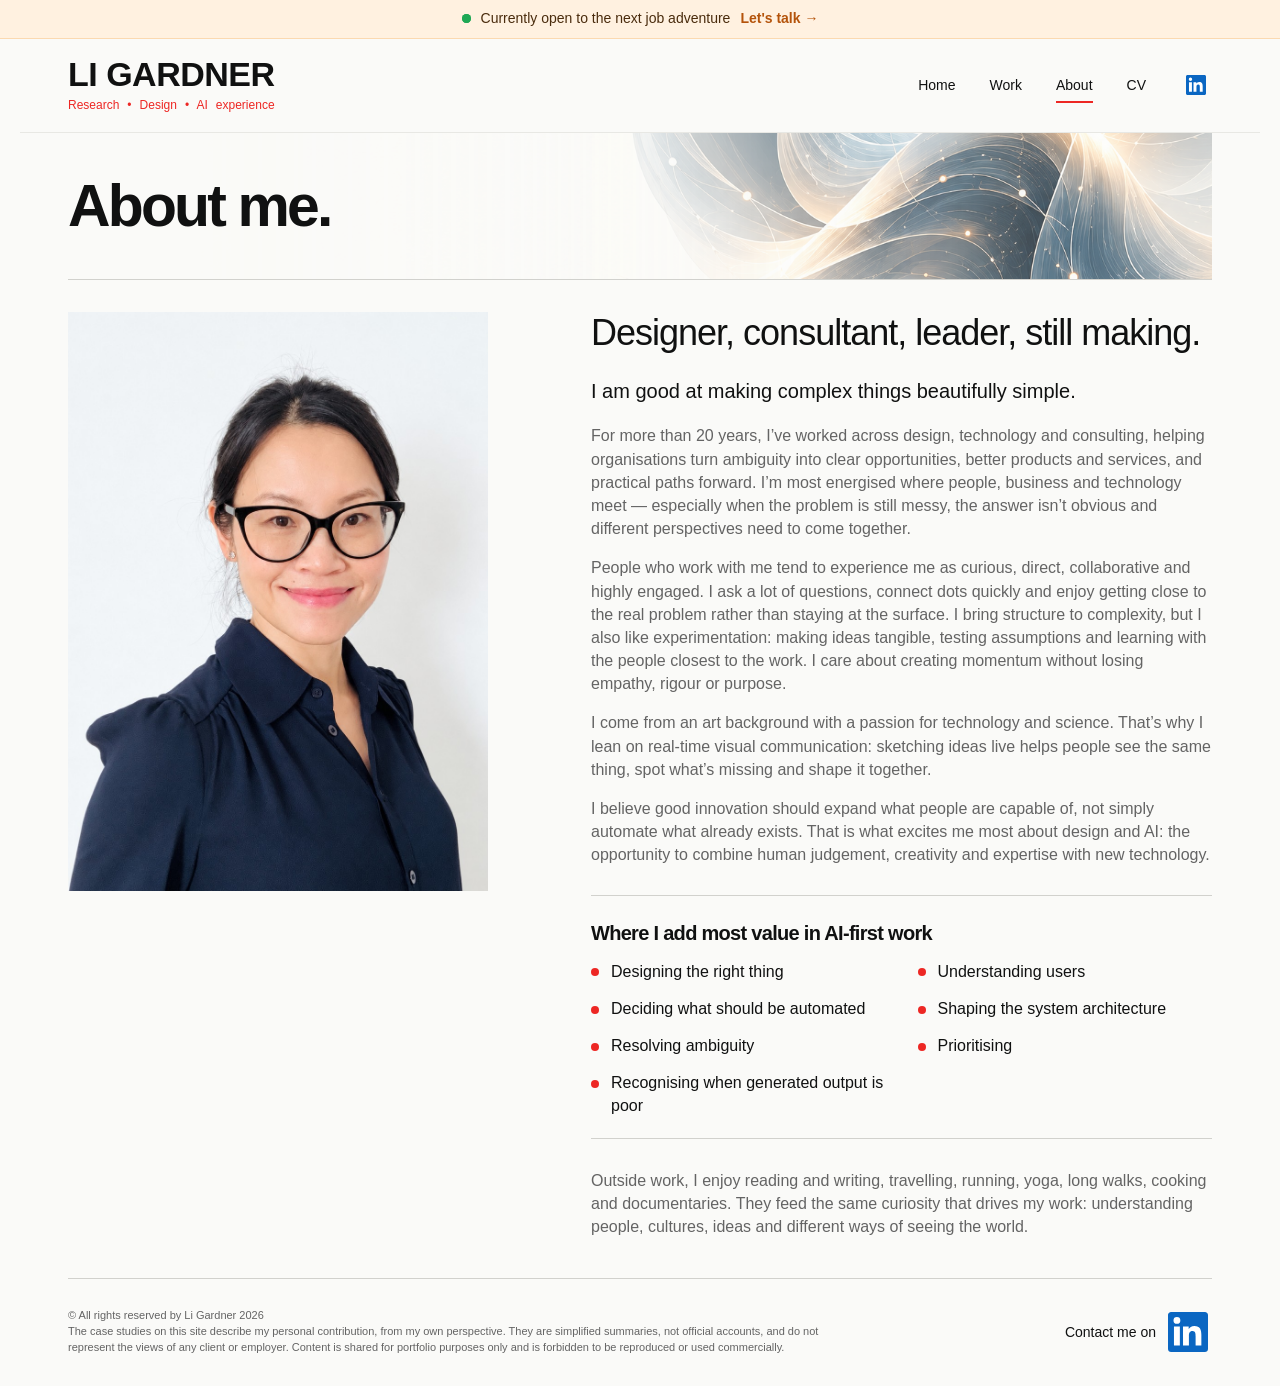
==== commit c12a0d9d: "Update site" ====
--- a/about.html
+++ b/about.html
@@ -1,3 +1,13 @@
-<!doctype html><html lang="en"><head><meta charset="utf-8"><meta name="viewport" content="width=device-width,initial-scale=1"><meta name="description" content="Li Gardner connects business, people and technology, from strategy to hands-on product design and delivery."><title>About | Li Gardner</title><link rel="icon" href="favicon.ico" sizes="any"><link rel="icon" type="image/png" sizes="32x32" href="assets/favicon-32.png"><link rel="apple-touch-icon" href="assets/apple-touch-icon.png"><link rel="stylesheet" href="style.css"><style>.about-lead{font-size:20px;line-height:1.45;color:var(--ink);margin-bottom:18px}.about-photo-col .about-linkedin-cta{display:inline-flex;align-items:center;gap:8px;margin-top:18px;padding:0;font-size:14px;font-weight:400;color:var(--ink)}.about-photo-col .about-linkedin-cta:hover{color:var(--ink)}.about-portrait{width:100%;max-width:420px;height:auto;aspect-ratio:auto;object-fit:contain}.about-title{font-size:36px;line-height:1.15;letter-spacing:-1px;margin-bottom:24px}@media(max-width:760px){.about-portrait{max-width:360px}.about-title{font-size:30px}}.about-linkedin-cta svg{width:48px;height:48px;color:#0a66c2}.about-linkedin-cta:hover svg{color:#004182}.about-value{margin:28px 0 30px;padding:24px 0 6px;border-top:1px solid var(--line,#ddd);border-bottom:1px solid var(--line,#ddd)}.about-value h3{font-size:20px;line-height:1.3;margin:0 0 14px;color:var(--ink)}.about-value ul{list-style:none;margin:0;padding:0;display:grid;grid-template-columns:1fr 1fr;column-gap:32px}.about-value li{position:relative;padding:0 0 14px 20px;font-size:16px;line-height:1.45;color:var(--ink)}.about-value li:before{content:"";position:absolute;left:0;top:.55em;width:8px;height:8px;border-radius:50%;background:var(--red)}@media(max-width:760px){.about-value ul{grid-template-columns:1fr}}.about-photo-col{position:relative;max-width:420px;align-self:start}.about-photo-col .about-portrait{display:block}.about-photo-col .about-linkedin-cta{position:absolute;top:14px;left:14px;margin-top:0;padding:6px 8px 6px 12px;background:rgba(255,255,255,.88);border-radius:4px}.about-photo-col .about-linkedin-cta svg{width:32px;height:32px}@media(max-width:760px){.about-photo-col{max-width:360px}}@media(max-width:760px){.about-profile-layout .about-photo-col{order:2;margin-top:8px}.about-profile-layout .about-biography{order:1}}</style></head><body class="about-page"><a class="skip" href="#main">Skip to content</a><div class="site-top"><div class="open-banner" role="status"><span class="open-dot" aria-hidden="true"></span><span class="ob-text"><span class="ob-full">Currently open</span><span class="ob-short">Open</span> to next project or job adventure</span><a href="https://www.linkedin.com/in/ligardner/" target="_blank" rel="noopener">Let's talk&nbsp;→</a></div><header><a class="brand" href="index.html"><span class="brand-name">LI GARDNER</span><span class="brand-tagline">Research • Design • AI experience</span></a><button class="nav-toggle" type="button" aria-expanded="false" aria-controls="site-nav" aria-label="Open menu"><span class="nav-toggle-bar" aria-hidden="true"></span></button><nav id="site-nav" aria-label="Main navigation"><a href="index.html">Home</a><a href="work.html" >Work</a><a href="about.html" class="active" aria-current="page">About</a><a href="cv.html" >CV</a><span class="nav-contact"><a class="nav-icon" href="https://www.linkedin.com/in/ligardner/" target="_blank" rel="noopener" aria-label="Li Gardner on LinkedIn" title="LinkedIn"><svg viewBox="0 0 24 24" fill="currentColor" aria-hidden="true" focusable="false"><rect x="4" y="4" width="16" height="16" fill="#fff"/><path d="M20.45 2H3.55C2.69 2 2 2.68 2 3.52v16.96c0 .84.69 1.52 1.55 1.52h16.9c.86 0 1.55-.68 1.55-1.52V3.52c0-.84-.69-1.52-1.55-1.52ZM7.93 18.75H4.98V9.2h2.95v9.55ZM6.46 7.9a1.71 1.71 0 1 1 0-3.42 1.71 1.71 0 0 1 0 3.42Zm12.29 10.85H15.8V14.1c0-1.11-.02-2.54-1.55-2.54-1.55 0-1.79 1.21-1.79 2.46v4.73H9.51V9.2h2.83v1.31h.04c.39-.74 1.35-1.52 2.78-1.52 2.97 0 3.52 1.95 3.52 4.49v5.27Z"/></svg></a></span></nav></header></div><main id="main"><section class="page-intro abstract-page-hero compact-work-hero compact-about-hero"><img class="page-hero-art" src="assets/technology-abstract.png" alt=""><h1>About me.</h1></section><div class="about-grid about-profile-layout"><div class="about-photo-col"><img class="about-portrait" src="assets/li-gardner-portrait-full.jpg" alt="Portrait of Li Gardner"></div><div class="about-biography"><h2 class="about-title">Designer, consultant, leader, still making.</h2><p class="about-lead">I am good at making complex things beautifully simple.</p><p class="muted">For more than 20 years, I’ve worked across design, technology and consulting, helping organisations turn ambiguity into clear opportunities, better products and services, and practical paths forward. I’m most energised where people, business and technology meet — especially when the problem is still messy, the answer isn’t obvious and different perspectives need to come together.</p><p class="muted">People who work with me tend to experience me as curious, direct, collaborative and highly engaged. I ask a lot of questions, connect dots quickly and enjoy getting close to the real problem rather than staying at the surface. I bring structure to complexity, but I also like experimentation: making ideas tangible, testing assumptions and learning with the people closest to the work. I care about creating momentum without losing empathy, rigour or purpose.</p><p class="muted">I come from an art background with a passion for technology and science. That’s why I lean on real-time visual communication: sketching ideas live helps people see the same thing, spot what’s missing and shape it together.</p><p class="muted">I believe good innovation should expand what people are capable of, not simply automate what already exists. That is what excites me most about design and AI: the opportunity to combine human judgement, creativity and expertise with new technology.</p><div class="about-value"><h3>Where I add most value in AI-first work</h3><ul><li>Designing the right thing</li><li>Understanding users</li><li>Deciding what should be automated</li><li>Shaping the system architecture</li><li>Resolving ambiguity</li><li>Prioritising</li><li>Recognising when generated output is poor</li></ul></div><p class="muted">Outside work, I enjoy reading and writing, travelling, running, yoga, long walks, cooking and documentaries. They feed the same curiosity that drives my work: understanding people, cultures, ideas and different ways of seeing the world.</p></div></div></main><footer><span class="footer-rights">© All rights reserved by Li Gardner 2026</span><div class="footer-links"><a class="footer-linkedin" href="https://www.linkedin.com/in/ligardner/" target="_blank" rel="noopener" aria-label="Contact me on LinkedIn">Contact me on <svg viewBox="0 0 24 24" fill="currentColor" aria-hidden="true" focusable="false"><rect x="4" y="4" width="16" height="16" fill="#fff"/><path d="M20.45 2H3.55C2.69 2 2 2.68 2 3.52v16.96c0 .84.69 1.52 1.55 1.52h16.9c.86 0 1.55-.68 1.55-1.52V3.52c0-.84-.69-1.52-1.55-1.52ZM7.93 18.75H4.98V9.2h2.95v9.55ZM6.46 7.9a1.71 1.71 0 1 1 0-3.42 1.71 1.71 0 0 1 0 3.42Zm12.29 10.85H15.8V14.1c0-1.11-.02-2.54-1.55-2.54-1.55 0-1.79 1.21-1.79 2.46v4.73H9.51V9.2h2.83v1.31h.04c.39-.74 1.35-1.52 2.78-1.52 2.97 0 3.52 1.95 3.52 4.49v5.27Z"/></svg></a></div><p class="footer-note">The case studies on this site describe my personal contribution, from my own perspective. They are simplified summaries, not official accounts, and do not represent the views of any client or employer. Content is shared for portfolio purposes only and is forbidden to be reproduced or used commercially.</p></footer><script data-goatcounter="https://ligardner.goatcounter.com/count"
+<!doctype html><html lang="en"><head>
+<!-- Google tag (gtag.js) -->
+<script async src="https://www.googletagmanager.com/gtag/js?id=G-ZHLYHG5K2P"></script>
+<script>
+  window.dataLayer = window.dataLayer || [];
+  function gtag(){dataLayer.push(arguments);}
+  gtag('js', new Date());
+
+  gtag('config', 'G-ZHLYHG5K2P');
+</script>
+<meta charset="utf-8"><meta name="viewport" content="width=device-width,initial-scale=1"><meta name="description" content="Li Gardner connects business, people and technology, from strategy to hands-on product design and delivery."><title>About | Li Gardner</title><link rel="icon" href="favicon.ico" sizes="any"><link rel="icon" type="image/png" sizes="32x32" href="assets/favicon-32.png"><link rel="apple-touch-icon" href="assets/apple-touch-icon.png"><link rel="stylesheet" href="style.css"><style>.about-lead{font-size:20px;line-height:1.45;color:var(--ink);margin-bottom:18px}.about-photo-col .about-linkedin-cta{display:inline-flex;align-items:center;gap:8px;margin-top:18px;padding:0;font-size:14px;font-weight:400;color:var(--ink)}.about-photo-col .about-linkedin-cta:hover{color:var(--ink)}.about-portrait{width:100%;max-width:420px;height:auto;aspect-ratio:auto;object-fit:contain}.about-title{font-size:36px;line-height:1.15;letter-spacing:-1px;margin-bottom:24px}@media(max-width:760px){.about-portrait{max-width:360px}.about-title{font-size:30px}}.about-linkedin-cta svg{width:48px;height:48px;color:#0a66c2}.about-linkedin-cta:hover svg{color:#004182}.about-value{margin:28px 0 30px;padding:24px 0 6px;border-top:1px solid var(--line,#ddd);border-bottom:1px solid var(--line,#ddd)}.about-value h3{font-size:20px;line-height:1.3;margin:0 0 14px;color:var(--ink)}.about-value ul{list-style:none;margin:0;padding:0;display:grid;grid-template-columns:1fr 1fr;column-gap:32px}.about-value li{position:relative;padding:0 0 14px 20px;font-size:16px;line-height:1.45;color:var(--ink)}.about-value li:before{content:"";position:absolute;left:0;top:.55em;width:8px;height:8px;border-radius:50%;background:var(--red)}@media(max-width:760px){.about-value ul{grid-template-columns:1fr}}.about-photo-col{position:relative;max-width:420px;align-self:start}.about-photo-col .about-portrait{display:block}.about-photo-col .about-linkedin-cta{position:absolute;top:14px;left:14px;margin-top:0;padding:6px 8px 6px 12px;background:rgba(255,255,255,.88);border-radius:4px}.about-photo-col .about-linkedin-cta svg{width:32px;height:32px}@media(max-width:760px){.about-photo-col{max-width:360px}}@media(max-width:760px){.about-profile-layout .about-photo-col{order:2;margin-top:8px}.about-profile-layout .about-biography{order:1}}</style></head><body class="about-page"><a class="skip" href="#main">Skip to content</a><div class="site-top"><div class="open-banner" role="status"><span class="open-dot" aria-hidden="true"></span><span class="ob-text"><span class="ob-full">Currently open</span><span class="ob-short">Open</span> to the next job adventure</span><a href="https://www.linkedin.com/in/ligardner/" target="_blank" rel="noopener">Let's talk&nbsp;→</a></div><header><a class="brand" href="index.html"><span class="brand-name">LI GARDNER</span><span class="brand-tagline">Research • Design • AI experience</span></a><button class="nav-toggle" type="button" aria-expanded="false" aria-controls="site-nav" aria-label="Open menu"><span class="nav-toggle-bar" aria-hidden="true"></span></button><nav id="site-nav" aria-label="Main navigation"><a href="index.html">Home</a><a href="work.html" >Work</a><a href="about.html" class="active" aria-current="page">About</a><a href="cv.html" >CV</a><span class="nav-contact"><a class="nav-icon" href="https://www.linkedin.com/in/ligardner/" target="_blank" rel="noopener" aria-label="Li Gardner on LinkedIn" title="LinkedIn"><svg viewBox="0 0 24 24" fill="currentColor" aria-hidden="true" focusable="false"><rect x="4" y="4" width="16" height="16" fill="#fff"/><path d="M20.45 2H3.55C2.69 2 2 2.68 2 3.52v16.96c0 .84.69 1.52 1.55 1.52h16.9c.86 0 1.55-.68 1.55-1.52V3.52c0-.84-.69-1.52-1.55-1.52ZM7.93 18.75H4.98V9.2h2.95v9.55ZM6.46 7.9a1.71 1.71 0 1 1 0-3.42 1.71 1.71 0 0 1 0 3.42Zm12.29 10.85H15.8V14.1c0-1.11-.02-2.54-1.55-2.54-1.55 0-1.79 1.21-1.79 2.46v4.73H9.51V9.2h2.83v1.31h.04c.39-.74 1.35-1.52 2.78-1.52 2.97 0 3.52 1.95 3.52 4.49v5.27Z"/></svg></a></span></nav></header></div><main id="main"><section class="page-intro abstract-page-hero compact-work-hero compact-about-hero"><img class="page-hero-art" src="assets/technology-abstract.png" alt=""><h1>About me.</h1></section><div class="about-grid about-profile-layout"><div class="about-photo-col"><img class="about-portrait" src="assets/li-gardner-portrait-full.jpg" alt="Portrait of Li Gardner"></div><div class="about-biography"><h2 class="about-title">Designer, consultant, leader, still making.</h2><p class="about-lead">I am good at making complex things beautifully simple.</p><p class="muted">For more than 20 years, I’ve worked across design, technology and consulting, helping organisations turn ambiguity into clear opportunities, better products and services, and practical paths forward. I’m most energised where people, business and technology meet — especially when the problem is still messy, the answer isn’t obvious and different perspectives need to come together.</p><p class="muted">People who work with me tend to experience me as curious, direct, collaborative and highly engaged. I ask a lot of questions, connect dots quickly and enjoy getting close to the real problem rather than staying at the surface. I bring structure to complexity, but I also like experimentation: making ideas tangible, testing assumptions and learning with the people closest to the work. I care about creating momentum without losing empathy, rigour or purpose.</p><p class="muted">I come from an art background with a passion for technology and science. That’s why I lean on real-time visual communication: sketching ideas live helps people see the same thing, spot what’s missing and shape it together.</p><p class="muted">I believe good innovation should expand what people are capable of, not simply automate what already exists. That is what excites me most about design and AI: the opportunity to combine human judgement, creativity and expertise with new technology.</p><div class="about-value"><h3>Where I add most value in AI-first work</h3><ul><li>Designing the right thing</li><li>Understanding users</li><li>Deciding what should be automated</li><li>Shaping the system architecture</li><li>Resolving ambiguity</li><li>Prioritising</li><li>Recognising when generated output is poor</li></ul></div><p class="muted">Outside work, I enjoy reading and writing, travelling, running, yoga, long walks, cooking and documentaries. They feed the same curiosity that drives my work: understanding people, cultures, ideas and different ways of seeing the world.</p></div></div></main><footer><span class="footer-rights">© All rights reserved by Li Gardner 2026</span><div class="footer-links"><a class="footer-linkedin" href="https://www.linkedin.com/in/ligardner/" target="_blank" rel="noopener" aria-label="Contact me on LinkedIn">Contact me on <svg viewBox="0 0 24 24" fill="currentColor" aria-hidden="true" focusable="false"><rect x="4" y="4" width="16" height="16" fill="#fff"/><path d="M20.45 2H3.55C2.69 2 2 2.68 2 3.52v16.96c0 .84.69 1.52 1.55 1.52h16.9c.86 0 1.55-.68 1.55-1.52V3.52c0-.84-.69-1.52-1.55-1.52ZM7.93 18.75H4.98V9.2h2.95v9.55ZM6.46 7.9a1.71 1.71 0 1 1 0-3.42 1.71 1.71 0 0 1 0 3.42Zm12.29 10.85H15.8V14.1c0-1.11-.02-2.54-1.55-2.54-1.55 0-1.79 1.21-1.79 2.46v4.73H9.51V9.2h2.83v1.31h.04c.39-.74 1.35-1.52 2.78-1.52 2.97 0 3.52 1.95 3.52 4.49v5.27Z"/></svg></a></div><p class="footer-note">The case studies on this site describe my personal contribution, from my own perspective. They are simplified summaries, not official accounts, and do not represent the views of any client or employer. Content is shared for portfolio purposes only and is forbidden to be reproduced or used commercially.</p></footer><script data-goatcounter="https://ligardner.goatcounter.com/count"
         async src="//gc.zgo.at/count.js"></script>
 <script>document.querySelectorAll(".nav-toggle").forEach(function(b){b.addEventListener("click",function(){var h=b.closest("header"),o=h.classList.toggle("nav-open");b.setAttribute("aria-expanded",o);b.setAttribute("aria-label",o?"Close menu":"Open menu")})})</script></body></html>
--- a/style.css
+++ b/style.css
@@ -73,13 +73,13 @@
 .nav-icon svg{width:24px;height:24px}
 
 /* Availability notification banner */
-.open-banner{display:flex;align-items:center;justify-content:center;gap:10px;flex-wrap:wrap;background:#e6f6ec;color:#123d24;border-bottom:1px solid #c5e8d2;font-size:14px;line-height:1.4;padding:9px 24px;text-align:center}
-.open-banner a{color:#0f5c30;font-weight:600;text-decoration:none}
+.open-banner{display:flex;align-items:center;justify-content:center;gap:10px;flex-wrap:wrap;background:#fff1e0;color:#4a2c0d;border-bottom:1px solid #fbd9b0;font-size:14px;line-height:1.4;padding:9px 24px;text-align:center}
+.open-banner a{color:#b4530a;font-weight:600;text-decoration:none}
 .open-banner a:hover{color:var(--red)}
 .open-dot{position:relative;width:9px;height:9px;border-radius:50%;background:#1fa855;flex:none}
 .open-dot:after{content:'';position:absolute;inset:0;border-radius:50%;background:#1fa855;animation:openpulse 2s ease-out infinite}
 @keyframes openpulse{0%{transform:scale(1);opacity:.7}100%{transform:scale(2.6);opacity:0}}
-.dark .open-banner{background:#e6f6ec;border-bottom:0}
+.dark .open-banner{background:#fff1e0;border-bottom:0}
 @media(min-width:1400px){body>.open-banner{margin:-16px 0 16px}}
 @media(max-width:760px){.open-banner{font-size:13px;padding:8px 16px;gap:8px}}
 @media(prefers-reduced-motion:reduce){.open-dot:after{animation:none}}
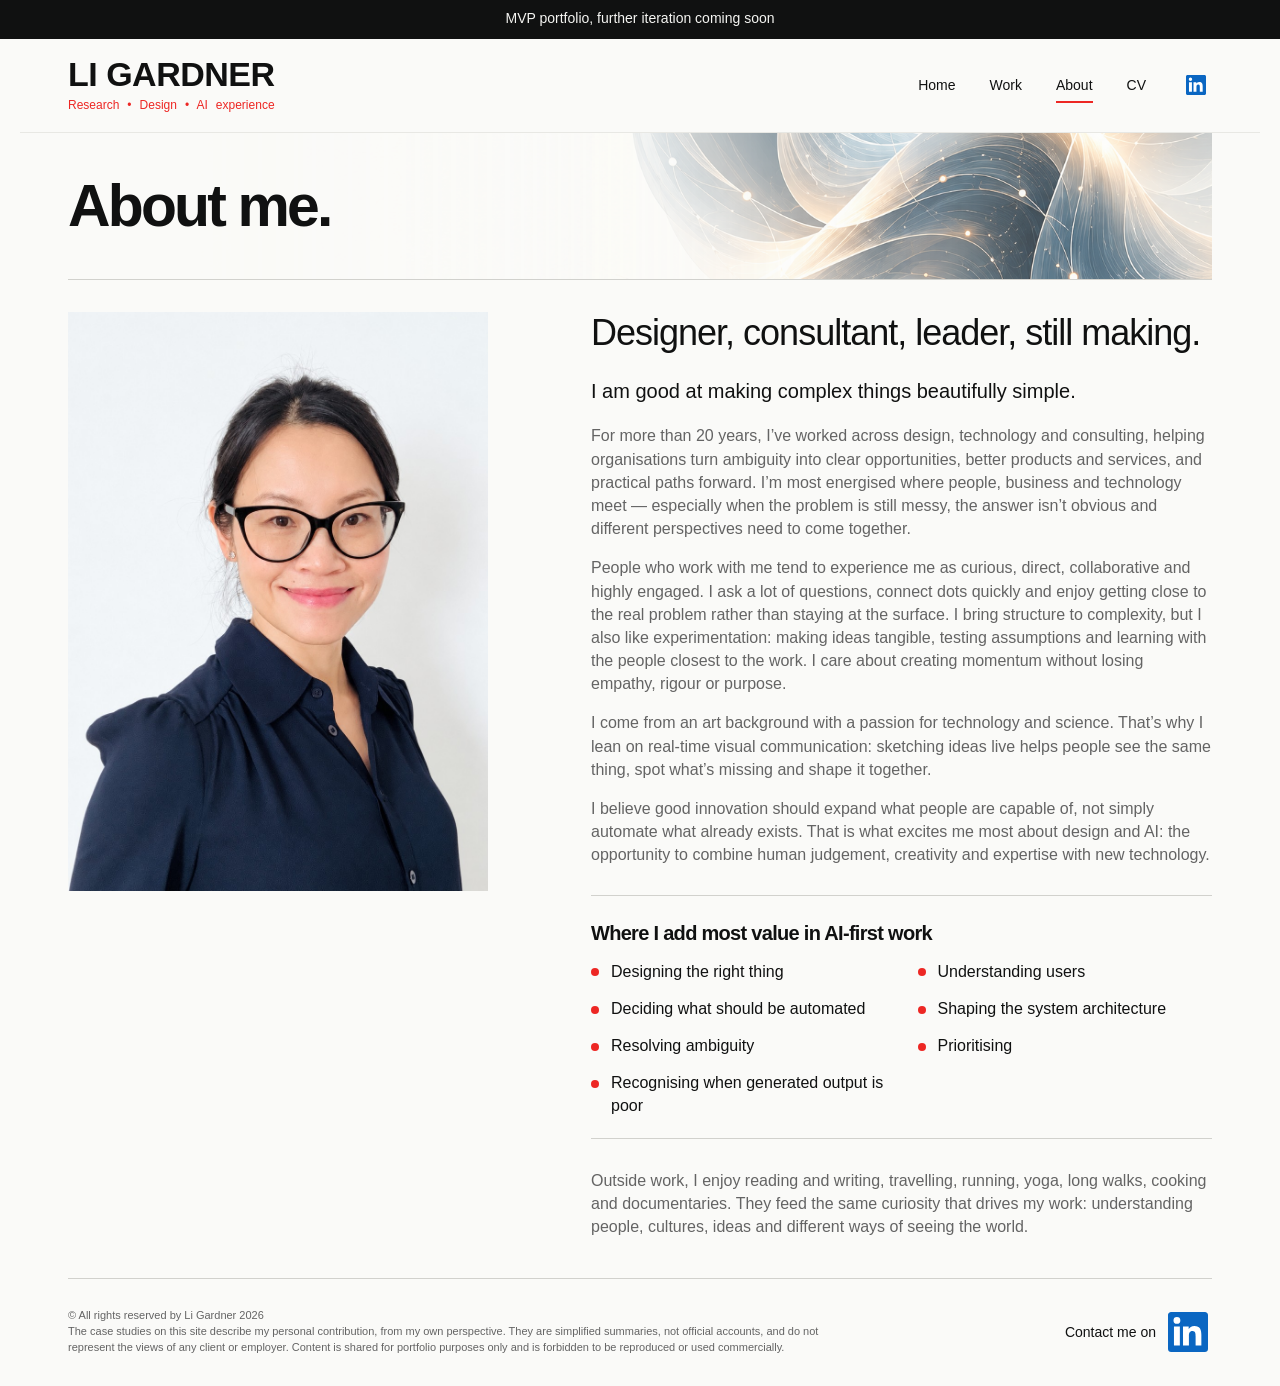
==== commit a2ced703: "Update banner to MVP notice" ====
--- a/about.html
+++ b/about.html
@@ -8,6 +8,6 @@
 
   gtag('config', 'G-ZHLYHG5K2P');
 </script>
-<meta charset="utf-8"><meta name="viewport" content="width=device-width,initial-scale=1"><meta name="description" content="Li Gardner connects business, people and technology, from strategy to hands-on product design and delivery."><title>About | Li Gardner</title><link rel="icon" href="favicon.ico" sizes="any"><link rel="icon" type="image/png" sizes="32x32" href="assets/favicon-32.png"><link rel="apple-touch-icon" href="assets/apple-touch-icon.png"><link rel="stylesheet" href="style.css"><style>.about-lead{font-size:20px;line-height:1.45;color:var(--ink);margin-bottom:18px}.about-photo-col .about-linkedin-cta{display:inline-flex;align-items:center;gap:8px;margin-top:18px;padding:0;font-size:14px;font-weight:400;color:var(--ink)}.about-photo-col .about-linkedin-cta:hover{color:var(--ink)}.about-portrait{width:100%;max-width:420px;height:auto;aspect-ratio:auto;object-fit:contain}.about-title{font-size:36px;line-height:1.15;letter-spacing:-1px;margin-bottom:24px}@media(max-width:760px){.about-portrait{max-width:360px}.about-title{font-size:30px}}.about-linkedin-cta svg{width:48px;height:48px;color:#0a66c2}.about-linkedin-cta:hover svg{color:#004182}.about-value{margin:28px 0 30px;padding:24px 0 6px;border-top:1px solid var(--line,#ddd);border-bottom:1px solid var(--line,#ddd)}.about-value h3{font-size:20px;line-height:1.3;margin:0 0 14px;color:var(--ink)}.about-value ul{list-style:none;margin:0;padding:0;display:grid;grid-template-columns:1fr 1fr;column-gap:32px}.about-value li{position:relative;padding:0 0 14px 20px;font-size:16px;line-height:1.45;color:var(--ink)}.about-value li:before{content:"";position:absolute;left:0;top:.55em;width:8px;height:8px;border-radius:50%;background:var(--red)}@media(max-width:760px){.about-value ul{grid-template-columns:1fr}}.about-photo-col{position:relative;max-width:420px;align-self:start}.about-photo-col .about-portrait{display:block}.about-photo-col .about-linkedin-cta{position:absolute;top:14px;left:14px;margin-top:0;padding:6px 8px 6px 12px;background:rgba(255,255,255,.88);border-radius:4px}.about-photo-col .about-linkedin-cta svg{width:32px;height:32px}@media(max-width:760px){.about-photo-col{max-width:360px}}@media(max-width:760px){.about-profile-layout .about-photo-col{order:2;margin-top:8px}.about-profile-layout .about-biography{order:1}}</style></head><body class="about-page"><a class="skip" href="#main">Skip to content</a><div class="site-top"><div class="open-banner" role="status"><span class="open-dot" aria-hidden="true"></span><span class="ob-text"><span class="ob-full">Currently open</span><span class="ob-short">Open</span> to the next job adventure</span><a href="https://www.linkedin.com/in/ligardner/" target="_blank" rel="noopener">Let's talk&nbsp;→</a></div><header><a class="brand" href="index.html"><span class="brand-name">LI GARDNER</span><span class="brand-tagline">Research • Design • AI experience</span></a><button class="nav-toggle" type="button" aria-expanded="false" aria-controls="site-nav" aria-label="Open menu"><span class="nav-toggle-bar" aria-hidden="true"></span></button><nav id="site-nav" aria-label="Main navigation"><a href="index.html">Home</a><a href="work.html" >Work</a><a href="about.html" class="active" aria-current="page">About</a><a href="cv.html" >CV</a><span class="nav-contact"><a class="nav-icon" href="https://www.linkedin.com/in/ligardner/" target="_blank" rel="noopener" aria-label="Li Gardner on LinkedIn" title="LinkedIn"><svg viewBox="0 0 24 24" fill="currentColor" aria-hidden="true" focusable="false"><rect x="4" y="4" width="16" height="16" fill="#fff"/><path d="M20.45 2H3.55C2.69 2 2 2.68 2 3.52v16.96c0 .84.69 1.52 1.55 1.52h16.9c.86 0 1.55-.68 1.55-1.52V3.52c0-.84-.69-1.52-1.55-1.52ZM7.93 18.75H4.98V9.2h2.95v9.55ZM6.46 7.9a1.71 1.71 0 1 1 0-3.42 1.71 1.71 0 0 1 0 3.42Zm12.29 10.85H15.8V14.1c0-1.11-.02-2.54-1.55-2.54-1.55 0-1.79 1.21-1.79 2.46v4.73H9.51V9.2h2.83v1.31h.04c.39-.74 1.35-1.52 2.78-1.52 2.97 0 3.52 1.95 3.52 4.49v5.27Z"/></svg></a></span></nav></header></div><main id="main"><section class="page-intro abstract-page-hero compact-work-hero compact-about-hero"><img class="page-hero-art" src="assets/technology-abstract.png" alt=""><h1>About me.</h1></section><div class="about-grid about-profile-layout"><div class="about-photo-col"><img class="about-portrait" src="assets/li-gardner-portrait-full.jpg" alt="Portrait of Li Gardner"></div><div class="about-biography"><h2 class="about-title">Designer, consultant, leader, still making.</h2><p class="about-lead">I am good at making complex things beautifully simple.</p><p class="muted">For more than 20 years, I’ve worked across design, technology and consulting, helping organisations turn ambiguity into clear opportunities, better products and services, and practical paths forward. I’m most energised where people, business and technology meet — especially when the problem is still messy, the answer isn’t obvious and different perspectives need to come together.</p><p class="muted">People who work with me tend to experience me as curious, direct, collaborative and highly engaged. I ask a lot of questions, connect dots quickly and enjoy getting close to the real problem rather than staying at the surface. I bring structure to complexity, but I also like experimentation: making ideas tangible, testing assumptions and learning with the people closest to the work. I care about creating momentum without losing empathy, rigour or purpose.</p><p class="muted">I come from an art background with a passion for technology and science. That’s why I lean on real-time visual communication: sketching ideas live helps people see the same thing, spot what’s missing and shape it together.</p><p class="muted">I believe good innovation should expand what people are capable of, not simply automate what already exists. That is what excites me most about design and AI: the opportunity to combine human judgement, creativity and expertise with new technology.</p><div class="about-value"><h3>Where I add most value in AI-first work</h3><ul><li>Designing the right thing</li><li>Understanding users</li><li>Deciding what should be automated</li><li>Shaping the system architecture</li><li>Resolving ambiguity</li><li>Prioritising</li><li>Recognising when generated output is poor</li></ul></div><p class="muted">Outside work, I enjoy reading and writing, travelling, running, yoga, long walks, cooking and documentaries. They feed the same curiosity that drives my work: understanding people, cultures, ideas and different ways of seeing the world.</p></div></div></main><footer><span class="footer-rights">© All rights reserved by Li Gardner 2026</span><div class="footer-links"><a class="footer-linkedin" href="https://www.linkedin.com/in/ligardner/" target="_blank" rel="noopener" aria-label="Contact me on LinkedIn">Contact me on <svg viewBox="0 0 24 24" fill="currentColor" aria-hidden="true" focusable="false"><rect x="4" y="4" width="16" height="16" fill="#fff"/><path d="M20.45 2H3.55C2.69 2 2 2.68 2 3.52v16.96c0 .84.69 1.52 1.55 1.52h16.9c.86 0 1.55-.68 1.55-1.52V3.52c0-.84-.69-1.52-1.55-1.52ZM7.93 18.75H4.98V9.2h2.95v9.55ZM6.46 7.9a1.71 1.71 0 1 1 0-3.42 1.71 1.71 0 0 1 0 3.42Zm12.29 10.85H15.8V14.1c0-1.11-.02-2.54-1.55-2.54-1.55 0-1.79 1.21-1.79 2.46v4.73H9.51V9.2h2.83v1.31h.04c.39-.74 1.35-1.52 2.78-1.52 2.97 0 3.52 1.95 3.52 4.49v5.27Z"/></svg></a></div><p class="footer-note">The case studies on this site describe my personal contribution, from my own perspective. They are simplified summaries, not official accounts, and do not represent the views of any client or employer. Content is shared for portfolio purposes only and is forbidden to be reproduced or used commercially.</p></footer><script data-goatcounter="https://ligardner.goatcounter.com/count"
+<meta charset="utf-8"><meta name="viewport" content="width=device-width,initial-scale=1"><meta name="description" content="Li Gardner connects business, people and technology, from strategy to hands-on product design and delivery."><title>About | Li Gardner</title><link rel="icon" href="favicon.ico" sizes="any"><link rel="icon" type="image/png" sizes="32x32" href="assets/favicon-32.png"><link rel="apple-touch-icon" href="assets/apple-touch-icon.png"><link rel="stylesheet" href="style.css"><style>.about-lead{font-size:20px;line-height:1.45;color:var(--ink);margin-bottom:18px}.about-photo-col .about-linkedin-cta{display:inline-flex;align-items:center;gap:8px;margin-top:18px;padding:0;font-size:14px;font-weight:400;color:var(--ink)}.about-photo-col .about-linkedin-cta:hover{color:var(--ink)}.about-portrait{width:100%;max-width:420px;height:auto;aspect-ratio:auto;object-fit:contain}.about-title{font-size:36px;line-height:1.15;letter-spacing:-1px;margin-bottom:24px}@media(max-width:760px){.about-portrait{max-width:360px}.about-title{font-size:30px}}.about-linkedin-cta svg{width:48px;height:48px;color:#0a66c2}.about-linkedin-cta:hover svg{color:#004182}.about-value{margin:28px 0 30px;padding:24px 0 6px;border-top:1px solid var(--line,#ddd);border-bottom:1px solid var(--line,#ddd)}.about-value h3{font-size:20px;line-height:1.3;margin:0 0 14px;color:var(--ink)}.about-value ul{list-style:none;margin:0;padding:0;display:grid;grid-template-columns:1fr 1fr;column-gap:32px}.about-value li{position:relative;padding:0 0 14px 20px;font-size:16px;line-height:1.45;color:var(--ink)}.about-value li:before{content:"";position:absolute;left:0;top:.55em;width:8px;height:8px;border-radius:50%;background:var(--red)}@media(max-width:760px){.about-value ul{grid-template-columns:1fr}}.about-photo-col{position:relative;max-width:420px;align-self:start}.about-photo-col .about-portrait{display:block}.about-photo-col .about-linkedin-cta{position:absolute;top:14px;left:14px;margin-top:0;padding:6px 8px 6px 12px;background:rgba(255,255,255,.88);border-radius:4px}.about-photo-col .about-linkedin-cta svg{width:32px;height:32px}@media(max-width:760px){.about-photo-col{max-width:360px}}@media(max-width:760px){.about-profile-layout .about-photo-col{order:2;margin-top:8px}.about-profile-layout .about-biography{order:1}}</style></head><body class="about-page"><a class="skip" href="#main">Skip to content</a><div class="site-top"><div class="open-banner" role="status"><span class="ob-text">MVP portfolio, further iteration coming soon</span></div><header><a class="brand" href="index.html"><span class="brand-name">LI GARDNER</span><span class="brand-tagline">Research • Design • AI experience</span></a><button class="nav-toggle" type="button" aria-expanded="false" aria-controls="site-nav" aria-label="Open menu"><span class="nav-toggle-bar" aria-hidden="true"></span></button><nav id="site-nav" aria-label="Main navigation"><a href="index.html">Home</a><a href="work.html" >Work</a><a href="about.html" class="active" aria-current="page">About</a><a href="cv.html" >CV</a><span class="nav-contact"><a class="nav-icon" href="https://www.linkedin.com/in/ligardner/" target="_blank" rel="noopener" aria-label="Li Gardner on LinkedIn" title="LinkedIn"><svg viewBox="0 0 24 24" fill="currentColor" aria-hidden="true" focusable="false"><rect x="4" y="4" width="16" height="16" fill="#fff"/><path d="M20.45 2H3.55C2.69 2 2 2.68 2 3.52v16.96c0 .84.69 1.52 1.55 1.52h16.9c.86 0 1.55-.68 1.55-1.52V3.52c0-.84-.69-1.52-1.55-1.52ZM7.93 18.75H4.98V9.2h2.95v9.55ZM6.46 7.9a1.71 1.71 0 1 1 0-3.42 1.71 1.71 0 0 1 0 3.42Zm12.29 10.85H15.8V14.1c0-1.11-.02-2.54-1.55-2.54-1.55 0-1.79 1.21-1.79 2.46v4.73H9.51V9.2h2.83v1.31h.04c.39-.74 1.35-1.52 2.78-1.52 2.97 0 3.52 1.95 3.52 4.49v5.27Z"/></svg></a></span></nav></header></div><main id="main"><section class="page-intro abstract-page-hero compact-work-hero compact-about-hero"><img class="page-hero-art" src="assets/technology-abstract.png" alt=""><h1>About me.</h1></section><div class="about-grid about-profile-layout"><div class="about-photo-col"><img class="about-portrait" src="assets/li-gardner-portrait-full.jpg" alt="Portrait of Li Gardner"></div><div class="about-biography"><h2 class="about-title">Designer, consultant, leader, still making.</h2><p class="about-lead">I am good at making complex things beautifully simple.</p><p class="muted">For more than 20 years, I’ve worked across design, technology and consulting, helping organisations turn ambiguity into clear opportunities, better products and services, and practical paths forward. I’m most energised where people, business and technology meet — especially when the problem is still messy, the answer isn’t obvious and different perspectives need to come together.</p><p class="muted">People who work with me tend to experience me as curious, direct, collaborative and highly engaged. I ask a lot of questions, connect dots quickly and enjoy getting close to the real problem rather than staying at the surface. I bring structure to complexity, but I also like experimentation: making ideas tangible, testing assumptions and learning with the people closest to the work. I care about creating momentum without losing empathy, rigour or purpose.</p><p class="muted">I come from an art background with a passion for technology and science. That’s why I lean on real-time visual communication: sketching ideas live helps people see the same thing, spot what’s missing and shape it together.</p><p class="muted">I believe good innovation should expand what people are capable of, not simply automate what already exists. That is what excites me most about design and AI: the opportunity to combine human judgement, creativity and expertise with new technology.</p><div class="about-value"><h3>Where I add most value in AI-first work</h3><ul><li>Designing the right thing</li><li>Understanding users</li><li>Deciding what should be automated</li><li>Shaping the system architecture</li><li>Resolving ambiguity</li><li>Prioritising</li><li>Recognising when generated output is poor</li></ul></div><p class="muted">Outside work, I enjoy reading and writing, travelling, running, yoga, long walks, cooking and documentaries. They feed the same curiosity that drives my work: understanding people, cultures, ideas and different ways of seeing the world.</p></div></div></main><footer><span class="footer-rights">© All rights reserved by Li Gardner 2026</span><div class="footer-links"><a class="footer-linkedin" href="https://www.linkedin.com/in/ligardner/" target="_blank" rel="noopener" aria-label="Contact me on LinkedIn">Contact me on <svg viewBox="0 0 24 24" fill="currentColor" aria-hidden="true" focusable="false"><rect x="4" y="4" width="16" height="16" fill="#fff"/><path d="M20.45 2H3.55C2.69 2 2 2.68 2 3.52v16.96c0 .84.69 1.52 1.55 1.52h16.9c.86 0 1.55-.68 1.55-1.52V3.52c0-.84-.69-1.52-1.55-1.52ZM7.93 18.75H4.98V9.2h2.95v9.55ZM6.46 7.9a1.71 1.71 0 1 1 0-3.42 1.71 1.71 0 0 1 0 3.42Zm12.29 10.85H15.8V14.1c0-1.11-.02-2.54-1.55-2.54-1.55 0-1.79 1.21-1.79 2.46v4.73H9.51V9.2h2.83v1.31h.04c.39-.74 1.35-1.52 2.78-1.52 2.97 0 3.52 1.95 3.52 4.49v5.27Z"/></svg></a></div><p class="footer-note">The case studies on this site describe my personal contribution, from my own perspective. They are simplified summaries, not official accounts, and do not represent the views of any client or employer. Content is shared for portfolio purposes only and is forbidden to be reproduced or used commercially.</p></footer><script data-goatcounter="https://ligardner.goatcounter.com/count"
         async src="//gc.zgo.at/count.js"></script>
 <script>document.querySelectorAll(".nav-toggle").forEach(function(b){b.addEventListener("click",function(){var h=b.closest("header"),o=h.classList.toggle("nav-open");b.setAttribute("aria-expanded",o);b.setAttribute("aria-label",o?"Close menu":"Open menu")})})</script></body></html>
--- a/style.css
+++ b/style.css
@@ -73,13 +73,13 @@
 .nav-icon svg{width:24px;height:24px}
 
 /* Availability notification banner */
-.open-banner{display:flex;align-items:center;justify-content:center;gap:10px;flex-wrap:wrap;background:#fff1e0;color:#4a2c0d;border-bottom:1px solid #fbd9b0;font-size:14px;line-height:1.4;padding:9px 24px;text-align:center}
+.open-banner{display:flex;align-items:center;justify-content:center;gap:10px;flex-wrap:wrap;background:#101111;color:#f5f5f2;border-bottom:1px solid #101111;font-size:14px;line-height:1.4;padding:9px 24px;text-align:center}
 .open-banner a{color:#b4530a;font-weight:600;text-decoration:none}
 .open-banner a:hover{color:var(--red)}
 .open-dot{position:relative;width:9px;height:9px;border-radius:50%;background:#1fa855;flex:none}
 .open-dot:after{content:'';position:absolute;inset:0;border-radius:50%;background:#1fa855;animation:openpulse 2s ease-out infinite}
 @keyframes openpulse{0%{transform:scale(1);opacity:.7}100%{transform:scale(2.6);opacity:0}}
-.dark .open-banner{background:#fff1e0;border-bottom:0}
+.dark .open-banner{background:#000;border-bottom:1px solid #303232}
 @media(min-width:1400px){body>.open-banner{margin:-16px 0 16px}}
 @media(max-width:760px){.open-banner{font-size:13px;padding:8px 16px;gap:8px}}
 @media(prefers-reduced-motion:reduce){.open-dot:after{animation:none}}
